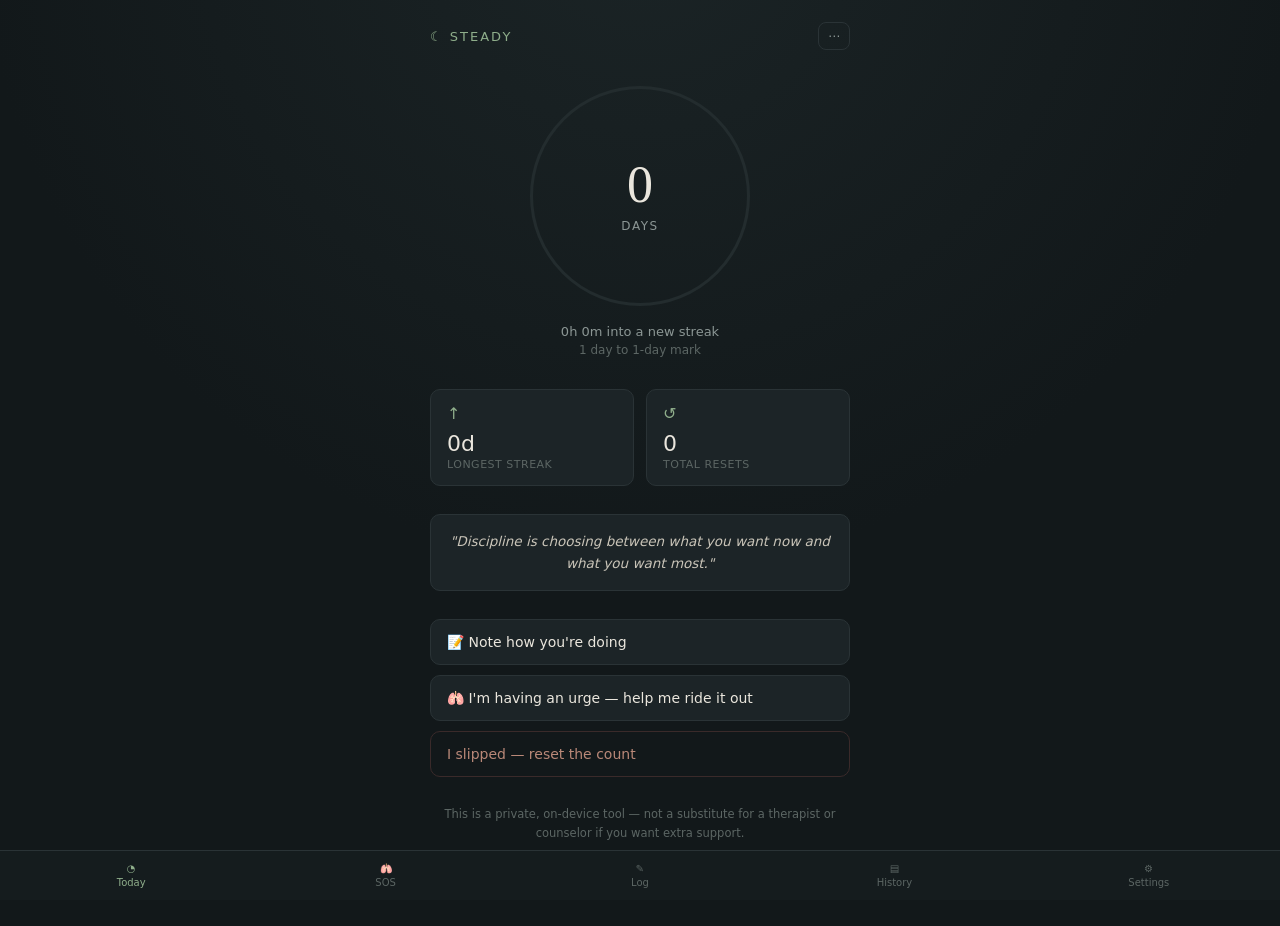
==== index.html @ 2f3837be "Add files via upload" ====
<!DOCTYPE html>
<html lang="en">
<head>
<meta charset="UTF-8">
<meta name="viewport" content="width=device-width, initial-scale=1, viewport-fit=cover, user-scalable=no">
<meta name="theme-color" content="#12181a">
<meta name="mobile-web-app-capable" content="yes">
<meta name="apple-mobile-web-app-capable" content="yes">
<meta name="apple-mobile-web-app-status-bar-style" content="black-translucent">
<title>Steady</title>
<link rel="manifest" href="manifest.json">
<link rel="icon" href="icons/icon-192.png">
<link rel="apple-touch-icon" href="icons/icon-192.png">
<style>
  :root{
    --bg:#12181a; --bg2:#1b2426; --card:#1c2427; --card2:#1c1615;
    --border:#2a3336; --border-warn:#3a2a2a;
    --text:#eae6dd; --muted:#8b9694; --dim:#5c6664;
    --sage:#8fae8b; --rust:#b98878; --gold:#c9a86a;
    --serif: 'Iowan Old Style','Palatino Linotype',Georgia,serif;
    --sans: 'Avenir Next','Segoe UI',system-ui,sans-serif;
  }
  *{box-sizing:border-box; -webkit-tap-highlight-color:transparent;}
  html,body{margin:0;padding:0;background:var(--bg);color:var(--text);font-family:var(--serif);}
  body{padding-bottom:76px; min-height:100vh; background:radial-gradient(circle at 50% -10%, var(--bg2) 0%, var(--bg) 55%);}
  button,input,textarea,select{font-family:inherit;}
  button{cursor:pointer;}
  ::selection{background:#8fae8b55;}
  a{color:var(--sage);}
  .hidden{display:none !important;}
  .wrap{max-width:460px;margin:0 auto;padding:0 20px;}
  header.top{display:flex;align-items:center;justify-content:space-between;padding:22px 20px 0;max-width:460px;margin:0 auto;font-family:var(--sans);}
  header.top .brand{display:flex;align-items:center;gap:8px;font-size:13px;letter-spacing:2px;color:var(--sage);text-transform:uppercase;}
  header.top .lock{background:none;border:1px solid var(--border);border-radius:8px;padding:6px 9px;color:var(--muted);font-size:12px;}

  /* Ring */
  .ring-wrap{display:flex;flex-direction:column;align-items:center;margin-top:36px;}
  .ring{position:relative;width:220px;height:220px;}
  .ring svg{transform:rotate(-90deg);}
  .ring-center{position:absolute;inset:0;display:flex;flex-direction:column;align-items:center;justify-content:center;animation:breathe 4s ease-in-out infinite;}
  .ring-center .num{font-size:52px;line-height:1;color:var(--text);}
  .ring-center .lbl{font-size:12px;color:var(--muted);margin-top:8px;font-family:var(--sans);letter-spacing:1.5px;text-transform:uppercase;}
  @keyframes breathe{0%,100%{opacity:.55}50%{opacity:.9}}
  @media (prefers-reduced-motion: reduce){.ring-center{animation:none;}}
  .sub{margin-top:18px;text-align:center;font-family:var(--sans);}
  .sub .l1{font-size:13px;color:var(--muted);}
  .sub .l2{font-size:12px;color:var(--dim);margin-top:4px;}

  .stats-row{display:flex;gap:12px;margin-top:32px;font-family:var(--sans);}
  .stat-card{flex:1;background:var(--card);border:1px solid var(--border);border-radius:10px;padding:14px 16px;}
  .stat-card .ic{color:var(--sage);}
  .stat-card .val{font-size:22px;margin-top:8px;}
  .stat-card .lbl{font-size:11px;color:var(--dim);margin-top:2px;letter-spacing:.5px;}

  .actions{margin-top:28px;display:flex;flex-direction:column;gap:10px;}
  .btn-card{background:var(--card);border:1px solid var(--border);border-radius:10px;padding:14px 16px;display:flex;align-items:center;gap:10px;color:var(--text);font-family:var(--sans);font-size:14px;text-align:left;}
  .btn-card svg{flex-shrink:0;color:var(--sage);}
  .btn-danger{background:none;border:1px solid var(--border-warn);color:var(--rust);}

  .panel{border:1px solid var(--border-warn);border-radius:10px;padding:16px;background:var(--card2);margin-top:10px;animation:fadeUp .25s ease;}
  .panel p{font-size:13px;color:#c9b8b0;margin:0 0 10px;font-family:var(--sans);line-height:1.5;}
  textarea{width:100%;background:var(--bg);border:1px solid var(--border);border-radius:8px;color:var(--text);font-size:13px;padding:10px;resize:vertical;font-family:var(--sans);}
  .row-btns{display:flex;gap:8px;margin-top:10px;}
  .btn-primary{flex:1;background:var(--sage);border:none;border-radius:8px;padding:11px 0;color:#12181a;font-family:var(--sans);font-size:13px;font-weight:600;}
  .btn-rust{flex:1;background:var(--rust);border:none;border-radius:8px;padding:11px 0;color:#1c1615;font-family:var(--sans);font-size:13px;font-weight:600;}
  .btn-ghost{background:none;border:1px solid #3a3a3a;border-radius:8px;padding:11px 14px;color:var(--muted);font-family:var(--sans);font-size:13px;}
  .btn-primary:disabled{background:var(--border);color:var(--dim);}

  .tags{display:flex;flex-wrap:wrap;gap:8px;margin:10px 0;}
  .tag{border:1px solid var(--border);border-radius:20px;padding:7px 13px;font-size:12.5px;color:var(--muted);font-family:var(--sans);background:var(--bg);}
  .tag.on{border-color:var(--sage);color:var(--sage);background:#8fae8b1a;}

  footer.disclaimer{margin:28px 0 8px;font-size:11.5px;line-height:1.6;color:var(--dim);font-family:var(--sans);text-align:center;}

  h2.page-title{font-size:20px;font-weight:400;margin:30px 0 4px;}
  p.page-sub{font-size:13px;color:var(--muted);font-family:var(--sans);margin-bottom:16px;}

  /* Bottom nav */
  nav.bottom{position:fixed;bottom:0;left:0;right:0;background:#151c1e;border-top:1px solid var(--border);display:flex;justify-content:space-around;padding:8px 4px calc(8px + env(safe-area-inset-bottom));z-index:50;}
  nav.bottom button{background:none;border:none;display:flex;flex-direction:column;align-items:center;gap:3px;color:var(--dim);font-family:var(--sans);font-size:10px;padding:4px 8px;flex:1;}
  nav.bottom button.active{color:var(--sage);}

  /* Calendar */
  .cal-head{display:flex;align-items:center;justify-content:space-between;margin-bottom:14px;}
  .cal-head button{background:none;border:none;color:var(--muted);padding:4px;}
  .cal-head span{font-size:14px;font-family:var(--sans);letter-spacing:.5px;}
  .cal-grid{display:grid;grid-template-columns:repeat(7,1fr);gap:6px;font-family:var(--sans);}
  .cal-dow{font-size:10px;color:var(--dim);text-align:center;}
  .cal-cell{aspect-ratio:1;border-radius:6px;display:flex;align-items:center;justify-content:center;font-size:11px;background:var(--card);color:var(--dim);border:1px solid transparent;}
  .cal-cell.streak{background:#26332c;color:var(--sage);}
  .cal-cell.reset{background:var(--border-warn);color:var(--rust);}
  .cal-cell.note{border-color:#8fae8b55;}

  .entry{background:var(--card);border-radius:10px;padding:14px;margin-bottom:8px;}
  .entry.reset{border:1px solid var(--border-warn);}
  .entry.note{border:1px solid var(--border);}
  .entry .row{display:flex;justify-content:space-between;font-family:var(--sans);}
  .entry .kind{font-size:12px;}
  .entry.reset .kind{color:var(--rust);}
  .entry.note .kind{color:var(--sage);}
  .entry .date{font-size:12px;color:var(--dim);}
  .entry .tagstrip{display:flex;flex-wrap:wrap;gap:6px;margin-top:8px;}
  .entry .tagstrip span{font-size:10.5px;color:var(--muted);border:1px solid var(--border);border-radius:12px;padding:2px 8px;font-family:var(--sans);}
  .entry .txt{font-size:13.5px;color:#c9c4b8;margin-top:8px;line-height:1.5;}
  .entry .del{background:none;border:none;color:var(--dim);font-size:11px;font-family:var(--sans);margin-top:8px;}

  /* SOS breathing */
  .sos-wrap{display:flex;flex-direction:column;align-items:center;margin-top:30px;}
  .breath-circle{width:180px;height:180px;border-radius:50%;background:radial-gradient(circle,#26332c 0%,#1c2427 70%);border:1px solid var(--sage);display:flex;align-items:center;justify-content:center;transition:transform 4s ease-in-out;}
  .breath-circle span{font-family:var(--sans);font-size:14px;color:var(--sage);letter-spacing:1px;}
  .breath-circle.in{transform:scale(1.25);}
  .breath-circle.hold{transform:scale(1.25);}
  .breath-circle.out{transform:scale(0.85);}
  .sos-timer{margin-top:20px;font-family:var(--sans);font-size:13px;color:var(--muted);}
  .quote-box{margin-top:28px;background:var(--card);border:1px solid var(--border);border-radius:10px;padding:16px;font-family:var(--sans);font-size:13.5px;color:#c9c4b8;line-height:1.6;text-align:center;font-style:italic;}

  /* chart */
  .chart-wrap{margin-top:10px;}
  canvas{width:100%;height:140px;}

  .why-box{background:var(--card);border:1px solid var(--border);border-radius:10px;padding:14px;margin-top:10px;}
  .why-box textarea{min-height:90px;}

  .lockscreen{position:fixed;inset:0;background:var(--bg);z-index:200;display:flex;flex-direction:column;align-items:center;justify-content:center;font-family:var(--sans);}
  .lockscreen input{background:var(--card);border:1px solid var(--border);border-radius:10px;color:var(--text);font-size:22px;letter-spacing:8px;text-align:center;padding:12px;width:180px;margin-top:20px;}
  .lockscreen .err{color:var(--rust);font-size:12px;margin-top:10px;height:14px;}

  .toast{position:fixed;top:20px;left:50%;transform:translateX(-50%);background:var(--sage);color:#12181a;padding:12px 20px;border-radius:10px;font-family:var(--sans);font-size:13px;font-weight:600;z-index:300;animation:fadeUp .3s ease;box-shadow:0 8px 24px #0006;}
  @keyframes fadeUp{from{opacity:0;transform:translate(-50%,6px);}to{opacity:1;transform:translate(-50%,0);}}

  .setting-row{display:flex;align-items:center;justify-content:space-between;background:var(--card);border:1px solid var(--border);border-radius:10px;padding:14px 16px;margin-bottom:10px;font-family:var(--sans);font-size:13.5px;}
  .switch{width:40px;height:22px;background:var(--border);border-radius:20px;position:relative;border:none;}
  .switch.on{background:var(--sage);}
  .switch::after{content:'';position:absolute;top:2px;left:2px;width:18px;height:18px;border-radius:50%;background:#eae6dd;transition:left .2s;}
  .switch.on::after{left:20px;}
</style>
</head>
<body>

<div id="lockscreen" class="lockscreen hidden">
  <div style="font-size:13px;letter-spacing:2px;color:var(--sage);font-family:var(--sans);text-transform:uppercase;">Steady</div>
  <input id="pinInput" type="password" inputmode="numeric" maxlength="6" placeholder="••••">
  <div class="err" id="pinErr"></div>
</div>

<div id="toast"></div>

<header class="top">
  <div class="brand">☾ Steady</div>
  <button class="lock" id="lockBtn">⋯</button>
</header>

<!-- TODAY -->
<section id="view-today" class="wrap">
  <div class="ring-wrap">
    <div class="ring">
      <svg width="220" height="220">
        <circle cx="110" cy="110" r="108.5" fill="none" stroke="#232c2e" stroke-width="3"/>
        <circle id="ringProgress" cx="110" cy="110" r="108.5" fill="none" stroke="#8fae8b" stroke-width="3" stroke-linecap="round"/>
      </svg>
      <div class="ring-center">
        <span class="num" id="dayCount">0</span>
        <span class="lbl" id="dayLbl">days</span>
      </div>
    </div>
    <div class="sub">
      <div class="l1" id="sinceLine">since —</div>
      <div class="l2" id="nextMilestone"></div>
    </div>
  </div>

  <div class="stats-row">
    <div class="stat-card"><div class="ic">↑</div><div class="val" id="longestVal">0d</div><div class="lbl">LONGEST STREAK</div></div>
    <div class="stat-card"><div class="ic">↺</div><div class="val" id="resetsVal">0</div><div class="lbl">TOTAL RESETS</div></div>
  </div>

  <div class="quote-box" id="quoteBox"></div>

  <div class="actions">
    <button class="btn-card" onclick="go('log')">📝 Note how you're doing</button>
    <button class="btn-card" onclick="go('sos')">🫁 I'm having an urge — help me ride it out</button>
    <button class="btn-danger btn-card" id="resetToggleBtn" onclick="toggleResetPanel()">I slipped — reset the count</button>
  </div>

  <div id="resetPanel" class="panel hidden">
    <p id="resetPrompt">No judgment here — a reset is just data.</p>
    <div class="tags" id="triggerTags"></div>
    <textarea id="resetNote" rows="3" placeholder="Optional note…"></textarea>
    <div class="row-btns">
      <button class="btn-rust" onclick="confirmReset()">Confirm reset</button>
      <button class="btn-ghost" onclick="toggleResetPanel()">Cancel</button>
    </div>
  </div>

  <footer class="disclaimer">This is a private, on-device tool — not a substitute for a therapist or counselor if you want extra support.</footer>
</section>

<!-- SOS -->
<section id="view-sos" class="wrap hidden">
  <h2 class="page-title">Ride it out</h2>
  <p class="page-sub">Urges peak and pass, usually within a few minutes. Breathe with the circle.</p>
  <div class="sos-wrap">
    <div class="breath-circle" id="breathCircle"><span id="breathLabel">tap to begin</span></div>
    <div class="sos-timer" id="sosTimer">0:00 elapsed</div>
    <div class="row-btns" style="margin-top:20px;width:220px;">
      <button class="btn-primary" id="sosToggle" onclick="toggleBreathing()">Start</button>
    </div>
  </div>
  <div class="why-box" id="sosWhyBox" style="margin-top:28px;"></div>
</section>

<!-- LOG (journal + trigger picker) -->
<section id="view-log" class="wrap hidden">
  <h2 class="page-title">How's it going right now</h2>
  <p class="page-sub" id="logPrompt"></p>
  <div class="tags" id="logTriggerTags"></div>
  <textarea id="logNote" rows="7" placeholder="Write freely — this stays on this device."></textarea>
  <div class="row-btns">
    <button class="btn-primary" id="saveNoteBtn" onclick="saveNote()">Save note</button>
    <button class="btn-ghost" onclick="go('today')">✕</button>
  </div>
</section>

<!-- HISTORY -->
<section id="view-history" class="wrap hidden">
  <h2 class="page-title">History</h2>
  <div class="cal-head">
    <button onclick="shiftMonth(-1)">‹</button>
    <span id="calLabel"></span>
    <button onclick="shiftMonth(1)">›</button>
  </div>
  <div class="cal-grid" id="calGrid"></div>

  <h2 class="page-title" style="font-size:15px;color:var(--muted);margin-top:28px;">COMMON TRIGGERS</h2>
  <div class="chart-wrap"><canvas id="triggerChart"></canvas></div>

  <h2 class="page-title" style="font-size:15px;color:var(--muted);">ENTRIES</h2>
  <div id="entryList"></div>
</section>

<!-- SETTINGS / WHY -->
<section id="view-settings" class="wrap hidden">
  <h2 class="page-title">My why</h2>
  <p class="page-sub">Write down your reasons. Reread them when it's hard.</p>
  <div class="why-box"><textarea id="whyText" rows="5" placeholder="Why does this matter to you?"></textarea></div>

  <h2 class="page-title">Settings</h2>
  <div class="setting-row">
    <span>Daily check-in reminder</span>
    <button class="switch" id="reminderSwitch" onclick="toggleReminder()"></button>
  </div>
  <div class="setting-row">
    <span>App lock (PIN)</span>
    <button class="switch" id="pinSwitch" onclick="togglePinSetting()"></button>
  </div>
  <div class="setting-row" style="cursor:pointer;" onclick="exportData()">
    <span>Export backup (.json)</span><span>↓</span>
  </div>
  <div class="setting-row" style="cursor:pointer;" onclick="document.getElementById('importFile').click()">
    <span>Import backup</span><span>↑</span>
  </div>
  <input type="file" id="importFile" accept="application/json" class="hidden" onchange="importData(event)">
  <div class="setting-row" style="cursor:pointer;border-color:var(--border-warn);" onclick="wipeData()">
    <span style="color:var(--rust);">Erase all data</span><span>⚠</span>
  </div>
</section>

<nav class="bottom">
  <button data-v="today" onclick="go('today')">◔<div>Today</div></button>
  <button data-v="sos" onclick="go('sos')">🫁<div>SOS</div></button>
  <button data-v="log" onclick="go('log')">✎<div>Log</div></button>
  <button data-v="history" onclick="go('history')">▤<div>History</div></button>
  <button data-v="settings" onclick="go('settings')">⚙<div>Settings</div></button>
</nav>

<script>
const DAY = 86400000;
const MILESTONES = [1,3,7,14,21,30,60,90,180,365];
const TRIGGERS = ["Boredom","Stress","Loneliness","Phone in bed","Late night","After scrolling","Anxiety","Habit/autopilot","Tiredness"];
const PROMPTS = [
  "What were you feeling right before?",
  "Where were you, and what had you just been doing?",
  "What did you actually need in that moment?",
  "What would tomorrow-you want you to remember?"
];
const QUOTES = [
  "Discipline is choosing between what you want now and what you want most.",
  "Every streak starts at zero. You're already moving.",
  "The urge is a wave — it rises, peaks, and passes whether you act or not.",
  "You don't have to win the whole day. Just this next ten minutes.",
  "Progress isn't a straight line. A reset is data, not a verdict.",
  "The version of you a year from now is built in moments exactly like this one."
];

let state = {
  startDate: Date.now(),
  history: [],
  longest: 0,
  why: "",
  reminderOn: false,
  pin: null
};
let selectedTriggers = [];
let selectedLogTriggers = [];
let monthCursor = new Date(); monthCursor.setDate(1);
let currentView = 'today';
let breathing = false, breathTimer = null, breathStart = null, breathPhaseTimer = null;

function load(){
  try{
    const raw = localStorage.getItem('steady-state');
    if(raw) state = Object.assign(state, JSON.parse(raw));
  }catch(e){}
}
function save(){
  try{ localStorage.setItem('steady-state', JSON.stringify(state)); }catch(e){}
}

function todayKey(ts){ const d=new Date(ts); d.setHours(0,0,0,0); return d.toISOString().slice(0,10); }
function fmtLong(ts){ return new Date(ts).toLocaleDateString(undefined,{weekday:'long',month:'long',day:'numeric'}); }

function streakDays(){ return Math.floor((Date.now()-state.startDate)/DAY); }
function nextMilestone(d){ return MILESTONES.find(m=>m>d) ?? null; }
function prevMilestone(d){ const arr=[...MILESTONES].reverse(); return arr.find(m=>m<=d) ?? 0; }

function toast(msg){
  const t=document.getElementById('toast');
  t.textContent=msg;
  t.style.display='block';
  clearTimeout(t._timer);
  t._timer=setTimeout(()=>{t.style.display='none';},2600);
}

function renderToday(){
  const d = streakDays();
  document.getElementById('dayCount').textContent = d;
  document.getElementById('dayLbl').textContent = d===1?'day':'days';
  document.getElementById('sinceLine').textContent = d===0
    ? hoursMinsSince()
    : 'since ' + fmtLong(state.startDate);
  const nm = nextMilestone(d);
  document.getElementById('nextMilestone').textContent = nm ? `${nm-d} day${nm-d===1?'':'s'} to ${nm}-day mark` : 'Beyond tracked milestones — incredible';

  const pm = prevMilestone(d);
  const progress = nm ? (d-pm)/(nm-pm) : 1;
  const r=108.5, c=2*Math.PI*r;
  const ring=document.getElementById('ringProgress');
  ring.setAttribute('stroke-dasharray', c);
  ring.setAttribute('stroke-dashoffset', c*(1-Math.min(progress,1)));

  if(d > state.longest){ state.longest = d; save(); }
  document.getElementById('longestVal').textContent = state.longest + 'd';
  document.getElementById('resetsVal').textContent = state.history.filter(h=>h.type==='reset').length;

  document.getElementById('quoteBox').textContent = '"' + QUOTES[new Date().getDate() % QUOTES.length] + '"';
}
function hoursMinsSince(){
  const el = Date.now()-state.startDate;
  const h = Math.floor((el%DAY)/3600000), m = Math.floor((el%3600000)/60000);
  return `${h}h ${m}m into a new streak`;
}

function buildTags(container, selArrRef, onToggle){
  container.innerHTML='';
  TRIGGERS.forEach(t=>{
    const el=document.createElement('button');
    el.className='tag'+(onToggle.sel.includes(t)?' on':'');
    el.textContent=t;
    el.onclick=()=>{
      const i=onToggle.sel.indexOf(t);
      if(i>-1) onToggle.sel.splice(i,1); else onToggle.sel.push(t);
      buildTags(container, selArrRef, onToggle);
    };
    container.appendChild(el);
  });
}

function toggleResetPanel(){
  const p=document.getElementById('resetPanel');
  p.classList.toggle('hidden');
  if(!p.classList.contains('hidden')){
    document.getElementById('resetPrompt').textContent = "No judgment here — a reset is just data. " + PROMPTS[Math.floor(Math.random()*PROMPTS.length)];
    selectedTriggers=[];
    buildTags(document.getElementById('triggerTags'), selectedTriggers, {sel:selectedTriggers});
  }
}

function confirmReset(){
  const note = document.getElementById('resetNote').value.trim();
  state.history.unshift({date:Date.now(), type:'reset', text:note, triggers:[...selectedTriggers], streakLength:streakDays()});
  state.startDate = Date.now();
  save();
  document.getElementById('resetNote').value='';
  toggleResetPanel();
  renderToday();
  toast('Logged. Fresh count started — you\'ve got this.');
}

function saveNote(){
  const txt=document.getElementById('logNote').value.trim();
  if(!txt) return;
  state.history.unshift({date:Date.now(), type:'note', text:txt, triggers:[...selectedLogTriggers], streakLength:streakDays()});
  save();
  document.getElementById('logNote').value='';
  selectedLogTriggers.length=0;
  buildTags(document.getElementById('logTriggerTags'), selectedLogTriggers, {sel:selectedLogTriggers});
  toast('Note saved.');
  go('today');
}

function checkMilestone(){
  const d=streakDays();
  if(MILESTONES.includes(d)){
    const key='milestone-'+d+'-'+todayKey(state.startDate);
    if(sessionStorage.getItem(key)) return;
    sessionStorage.setItem(key,'1');
    toast(`🎉 ${d}-day milestone reached`);
  }
}

/* ---- History / calendar ---- */
function renderCalendar(){
  const y=monthCursor.getFullYear(), m=monthCursor.getMonth();
  document.getElementById('calLabel').textContent = monthCursor.toLocaleDateString(undefined,{month:'long',year:'numeric'});
  const grid=document.getElementById('calGrid');
  grid.innerHTML='';
  ['S','M','T','W','T','F','S'].forEach(d=>{
    const e=document.createElement('div'); e.className='cal-dow'; e.textContent=d; grid.appendChild(e);
  });
  const first=new Date(y,m,1), startWd=first.getDay(), daysIn=new Date(y,m+1,0).getDate();
  const resetDays=new Set(state.history.filter(h=>h.type==='reset').map(h=>todayKey(h.date)));
  const noteDays=new Set(state.history.filter(h=>h.type==='note').map(h=>todayKey(h.date)));
  const streakStartKey=todayKey(state.startDate);
  for(let i=0;i<startWd;i++){ grid.appendChild(document.createElement('div')); }
  for(let d=1; d<=daysIn; d++){
    const dt=new Date(y,m,d); const key=todayKey(dt.getTime());
    const cell=document.createElement('div');
    let cls='cal-cell';
    if(resetDays.has(key)) cls+=' reset';
    else if(key>=streakStartKey && dt<=new Date()) cls+=' streak';
    if(noteDays.has(key) && !resetDays.has(key)) cls+=' note';
    cell.className=cls;
    cell.textContent=d;
    grid.appendChild(cell);
  }
}
function shiftMonth(n){ monthCursor=new Date(monthCursor.getFullYear(), monthCursor.getMonth()+n, 1); renderCalendar(); }

function renderEntries(){
  const list=document.getElementById('entryList');
  list.innerHTML='';
  if(state.history.length===0){
    list.innerHTML='<p style="font-size:13px;color:var(--dim);font-family:var(--sans);">Nothing logged yet.</p>';
    return;
  }
  state.history.forEach((h,idx)=>{
    const el=document.createElement('div');
    el.className='entry '+h.type;
    let tagsHtml = (h.triggers&&h.triggers.length) ? `<div class="tagstrip">${h.triggers.map(t=>`<span>${t}</span>`).join('')}</div>` : '';
    el.innerHTML = `
      <div class="row">
        <span class="kind">${h.type==='reset' ? `Reset · ${h.streakLength}d streak ended` : 'Note'}</span>
        <span class="date">${fmtLong(h.date)}</span>
      </div>
      ${tagsHtml}
      ${h.text?`<div class="txt">${escapeHtml(h.text)}</div>`:''}
      <button class="del" onclick="deleteEntry(${idx})">delete</button>
    `;
    list.appendChild(el);
  });
}
function deleteEntry(i){ state.history.splice(i,1); save(); renderHistoryView(); }
function escapeHtml(s){ const d=document.createElement('div'); d.textContent=s; return d.innerHTML; }

function renderTriggerChart(){
  const counts={};
  state.history.forEach(h=>{ (h.triggers||[]).forEach(t=>{ counts[t]=(counts[t]||0)+1; }); });
  const canvas=document.getElementById('triggerChart');
  const ctx=canvas.getContext('2d');
  const dpr=window.devicePixelRatio||1;
  const w=canvas.clientWidth||320, hgt=140;
  canvas.width=w*dpr; canvas.height=hgt*dpr;
  ctx.setTransform(dpr,0,0,dpr,0,0);
  ctx.clearRect(0,0,w,hgt);
  const entries=Object.entries(counts).sort((a,b)=>b[1]-a[1]).slice(0,6);
  if(entries.length===0){
    ctx.fillStyle='#5c6664'; ctx.font='12px sans-serif';
    ctx.fillText('No trigger data yet.', 4, 20);
    return;
  }
  const max=Math.max(...entries.map(e=>e[1]));
  const barH=16, gap=8, top=6;
  entries.forEach(([name,count],i)=>{
    const y=top+i*(barH+gap);
    const barW=(count/max)*(w-90);
    ctx.fillStyle='#232c2e';
    ctx.fillRect(90,y,w-90,barH);
    ctx.fillStyle='#8fae8b';
    ctx.fillRect(90,y,barW,barH);
    ctx.fillStyle='#8b9694'; ctx.font='11px sans-serif'; ctx.textAlign='right';
    ctx.fillText(name, 84, y+barH-4);
    ctx.fillStyle='#eae6dd'; ctx.textAlign='left';
    ctx.fillText(count, 90+barW+6, y+barH-4);
  });
}

function renderHistoryView(){ renderCalendar(); renderEntries(); renderTriggerChart(); }

/* ---- SOS breathing ---- */
function toggleBreathing(){
  breathing = !breathing;
  const btn=document.getElementById('sosToggle');
  if(breathing){
    btn.textContent='Stop';
    breathStart=Date.now();
    runBreathCycle();
    breathTimer=setInterval(()=>{
      const s=Math.floor((Date.now()-breathStart)/1000);
      document.getElementById('sosTimer').textContent = `${Math.floor(s/60)}:${String(s%60).padStart(2,'0')} elapsed`;
    },1000);
  } else {
    btn.textContent='Start';
    clearInterval(breathTimer); clearTimeout(breathPhaseTimer);
    const circle=document.getElementById('breathCircle');
    circle.className='breath-circle';
    document.getElementById('breathLabel').textContent='tap to begin';
  }
}
function runBreathCycle(){
  const circle=document.getElementById('breathCircle');
  const label=document.getElementById('breathLabel');
  const phases=[ ['in','Breathe in',4000], ['hold','Hold',7000], ['out','Breathe out',8000] ];
  let i=0;
  function step(){
    if(!breathing) return;
    const [cls,text,dur]=phases[i%phases.length];
    circle.className='breath-circle '+cls;
    label.textContent=text;
    i++;
    breathPhaseTimer=setTimeout(step,dur);
  }
  step();
}

/* ---- Navigation ---- */
function go(view){
  currentView=view;
  ['today','sos','log','history','settings'].forEach(v=>{
    document.getElementById('view-'+v).classList.toggle('hidden', v!==view);
  });
  document.querySelectorAll('nav.bottom button').forEach(b=>{
    b.classList.toggle('active', b.dataset.v===view);
  });
  if(view==='today') renderToday();
  if(view==='history') renderHistoryView();
  if(view==='log'){
    document.getElementById('logPrompt').textContent = PROMPTS[Math.floor(Math.random()*PROMPTS.length)];
    selectedLogTriggers.length=0;
    buildTags(document.getElementById('logTriggerTags'), selectedLogTriggers, {sel:selectedLogTriggers});
  }
  if(view==='sos'){
    document.getElementById('sosWhyBox').innerHTML = state.why
      ? `<div style="font-family:var(--sans);font-size:12px;color:var(--dim);margin-bottom:6px;letter-spacing:.5px;">YOUR WHY</div><div style="font-family:var(--sans);font-size:13.5px;color:#c9c4b8;line-height:1.5;">${escapeHtml(state.why)}</div>`
      : `<div style="font-family:var(--sans);font-size:13px;color:var(--dim);">Add "your why" in Settings — it'll show up here when you need it.</div>`;
  }
  if(view==='settings'){
    document.getElementById('whyText').value = state.why || '';
    document.getElementById('reminderSwitch').classList.toggle('on', !!state.reminderOn);
    document.getElementById('pinSwitch').classList.toggle('on', !!state.pin);
  }
}

/* ---- Settings actions ---- */
document.getElementById('whyText')?.addEventListener('blur', e=>{ state.why=e.target.value; save(); });

function toggleReminder(){
  if(!state.reminderOn){
    if(!('Notification' in window)){ toast('Notifications not supported here.'); return; }
    Notification.requestPermission().then(perm=>{
      if(perm==='granted'){
        state.reminderOn=true; save();
        document.getElementById('reminderSwitch').classList.add('on');
        scheduleReminder();
        toast('Daily reminder on — works while the app is open.');
      } else {
        toast('Permission denied.');
      }
    });
  } else {
    state.reminderOn=false; save();
    document.getElementById('reminderSwitch').classList.remove('on');
  }
}
function scheduleReminder(){
  if(!state.reminderOn) return;
  // Best-effort: only fires while app/tab is alive, since background push needs a server.
  setTimeout(()=>{
    if(state.reminderOn && Notification.permission==='granted'){
      new Notification('Steady', {body:'Quick check-in — how are you doing today?', icon:'icons/icon-192.png'});
    }
    scheduleReminder();
  }, 24*60*60*1000);
}

function togglePinSetting(){
  if(!state.pin){
    const p=prompt('Set a 4-6 digit PIN:');
    if(p && /^\d{4,6}$/.test(p)){ state.pin=p; save(); document.getElementById('pinSwitch').classList.add('on'); toast('PIN set.'); }
    else if(p) toast('PIN must be 4-6 digits.');
  } else {
    const p=prompt('Enter current PIN to remove it:');
    if(p===state.pin){ state.pin=null; save(); document.getElementById('pinSwitch').classList.remove('on'); toast('PIN removed.'); }
    else if(p) toast('Incorrect PIN.');
  }
}

function exportData(){
  const blob=new Blob([JSON.stringify(state,null,2)], {type:'application/json'});
  const url=URL.createObjectURL(blob);
  const a=document.createElement('a');
  a.href=url; a.download='steady-backup-'+todayKey(Date.now())+'.json';
  document.body.appendChild(a); a.click(); a.remove();
  URL.revokeObjectURL(url);
  toast('Backup downloaded.');
}
function importData(ev){
  const file=ev.target.files[0]; if(!file) return;
  const reader=new FileReader();
  reader.onload=e=>{
    try{
      const data=JSON.parse(e.target.result);
      if(typeof data.startDate!=='number' || !Array.isArray(data.history)) throw new Error('bad format');
      state=Object.assign(state,data);
      save();
      toast('Backup restored.');
      go('today');
    }catch(err){ toast('Could not read that file.'); }
  };
  reader.readAsText(file);
  ev.target.value='';
}
function wipeData(){
  if(!confirm('Erase all Steady data on this device? This cannot be undone.')) return;
  localStorage.removeItem('steady-state');
  state={startDate:Date.now(), history:[], longest:0, why:'', reminderOn:false, pin:null};
  save();
  toast('All data erased.');
  go('today');
}

/* ---- Lock screen ---- */
function checkLock(){
  if(state.pin){
    document.getElementById('lockscreen').classList.remove('hidden');
    const input=document.getElementById('pinInput');
    input.value=''; input.focus();
    input.oninput=()=>{
      if(input.value.length>=4){
        if(input.value===state.pin){
          document.getElementById('lockscreen').classList.add('hidden');
        } else if(input.value.length>=state.pin.length){
          document.getElementById('pinErr').textContent='Incorrect PIN';
          input.value='';
        }
      }
    };
  }
}
document.getElementById('lockBtn').onclick=()=>{ if(state.pin) checkLock(); else go('settings'); };

/* ---- Init ---- */
function init(){
  load();
  buildTags(document.getElementById('triggerTags'), selectedTriggers, {sel:selectedTriggers});
  buildTags(document.getElementById('logTriggerTags'), selectedLogTriggers, {sel:selectedLogTriggers});
  go('today');
  checkMilestone();
  checkLock();
  if(state.reminderOn) scheduleReminder();
  setInterval(()=>{ if(currentView==='today') renderToday(); }, 60000);
}
init();

if('serviceWorker' in navigator){
  window.addEventListener('load',()=>{ navigator.serviceWorker.register('sw.js').catch(()=>{}); });
}
</script>
</body>
</html>
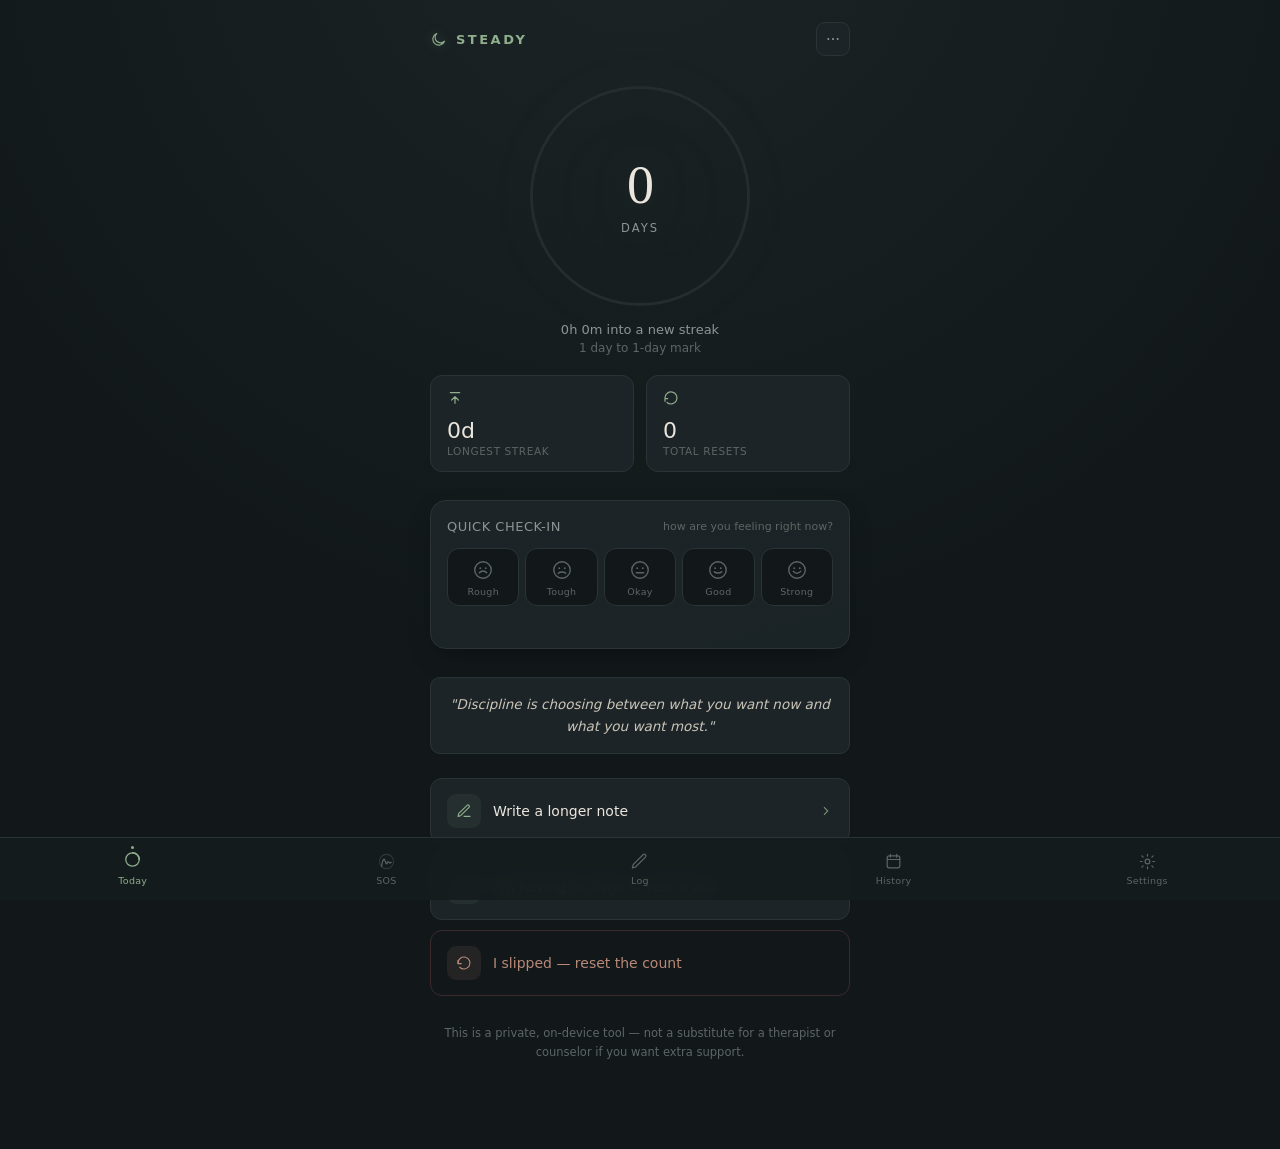
==== commit d443ba87: "Add files via upload" ====
--- a/index.html
+++ b/index.html
@@ -22,40 +22,72 @@
   }
   *{box-sizing:border-box; -webkit-tap-highlight-color:transparent;}
   html,body{margin:0;padding:0;background:var(--bg);color:var(--text);font-family:var(--serif);}
-  body{padding-bottom:76px; min-height:100vh; background:radial-gradient(circle at 50% -10%, var(--bg2) 0%, var(--bg) 55%);}
+  body{padding-bottom:80px; min-height:100vh; background:radial-gradient(circle at 50% -10%, var(--bg2) 0%, var(--bg) 55%); overflow-x:hidden;}
   button,input,textarea,select{font-family:inherit;}
   button{cursor:pointer;}
+  button svg{display:block;}
+  button:active{transform:scale(0.96);}
   ::selection{background:#8fae8b55;}
   a{color:var(--sage);}
   .hidden{display:none !important;}
   .wrap{max-width:460px;margin:0 auto;padding:0 20px;}
   header.top{display:flex;align-items:center;justify-content:space-between;padding:22px 20px 0;max-width:460px;margin:0 auto;font-family:var(--sans);}
-  header.top .brand{display:flex;align-items:center;gap:8px;font-size:13px;letter-spacing:2px;color:var(--sage);text-transform:uppercase;}
-  header.top .lock{background:none;border:1px solid var(--border);border-radius:8px;padding:6px 9px;color:var(--muted);font-size:12px;}
+  header.top .brand{display:flex;align-items:center;gap:9px;font-size:13px;letter-spacing:2.5px;color:var(--sage);text-transform:uppercase;font-weight:600;}
+  header.top .brand svg{filter:drop-shadow(0 0 6px #8fae8b55);}
+  header.top .lock{background:var(--card);border:1px solid var(--border);border-radius:9px;padding:8px;color:var(--muted);display:flex;align-items:center;justify-content:center;transition:border-color .2s,color .2s;}
+  header.top .lock:active{border-color:var(--sage);color:var(--sage);}
+
+  /* View transitions */
+  section.wrap{animation:viewIn .38s cubic-bezier(.22,1,.36,1);}
+  @keyframes viewIn{from{opacity:0;transform:translateY(10px);}to{opacity:1;transform:translateY(0);}}
+  @media (prefers-reduced-motion: reduce){ section.wrap{animation:none;} }
+
+  /* Check-in row */
+  .checkin-card{margin-top:28px;background:linear-gradient(165deg,var(--card) 0%,#1a2325 100%);border:1px solid var(--border);border-radius:16px;padding:18px 16px 16px;box-shadow:0 10px 30px -14px #000a;}
+  .checkin-head{display:flex;align-items:center;justify-content:space-between;font-family:var(--sans);margin-bottom:14px;}
+  .checkin-head .t{font-size:13px;letter-spacing:.5px;color:var(--muted);}
+  .checkin-head .streak-note{font-size:11px;color:var(--dim);}
+  .mood-row{display:flex;justify-content:space-between;gap:6px;}
+  .mood-btn{flex:1;background:var(--bg);border:1px solid var(--border);border-radius:12px;padding:10px 0 8px;display:flex;flex-direction:column;align-items:center;gap:5px;color:var(--dim);transition:border-color .2s,color .2s,background .2s,transform .15s;position:relative;overflow:visible;}
+  .mood-btn svg{width:22px;height:22px;transition:transform .3s cubic-bezier(.34,1.56,.64,1);}
+  .mood-btn .lbl{font-size:9.5px;letter-spacing:.3px;font-family:var(--sans);}
+  .mood-btn:active svg{transform:scale(1.3);}
+  .mood-btn.today-pick{border-color:var(--sage);color:var(--sage);background:#8fae8b14;}
+  .mood-btn.today-pick svg{transform:scale(1.15);}
+  .mood-btn.pop::after{content:'';position:absolute;inset:-4px;border-radius:14px;border:1.5px solid var(--sage);animation:popRing .5s ease-out forwards;}
+  @keyframes popRing{from{opacity:.9;transform:scale(0.85);}to{opacity:0;transform:scale(1.25);}}
+  .checkin-confirm{font-family:var(--sans);font-size:11.5px;color:var(--sage);text-align:center;margin-top:12px;height:14px;opacity:0;transition:opacity .3s;}
+  .checkin-confirm.show{opacity:1;}
 
   /* Ring */
-  .ring-wrap{display:flex;flex-direction:column;align-items:center;margin-top:36px;}
-  .ring{position:relative;width:220px;height:220px;}
+  .ring-wrap{display:flex;flex-direction:column;align-items:center;margin-top:30px;}
+  .ring{position:relative;width:220px;height:220px;filter:drop-shadow(0 0 22px #8fae8b22);}
   .ring svg{transform:rotate(-90deg);}
+  #ringProgress{transition:stroke-dashoffset 1s cubic-bezier(.22,1,.36,1);}
   .ring-center{position:absolute;inset:0;display:flex;flex-direction:column;align-items:center;justify-content:center;animation:breathe 4s ease-in-out infinite;}
-  .ring-center .num{font-size:52px;line-height:1;color:var(--text);}
-  .ring-center .lbl{font-size:12px;color:var(--muted);margin-top:8px;font-family:var(--sans);letter-spacing:1.5px;text-transform:uppercase;}
-  @keyframes breathe{0%,100%{opacity:.55}50%{opacity:.9}}
+  .ring-center .num{font-size:54px;line-height:1;color:var(--text);font-variant-numeric:tabular-nums;letter-spacing:-1px;}
+  .ring-center .lbl{font-size:11.5px;color:var(--muted);margin-top:9px;font-family:var(--sans);letter-spacing:2px;text-transform:uppercase;}
+  @keyframes breathe{0%,100%{opacity:.6}50%{opacity:.95}}
   @media (prefers-reduced-motion: reduce){.ring-center{animation:none;}}
-  .sub{margin-top:18px;text-align:center;font-family:var(--sans);}
+  .sub{margin-top:16px;text-align:center;font-family:var(--sans);}
   .sub .l1{font-size:13px;color:var(--muted);}
   .sub .l2{font-size:12px;color:var(--dim);margin-top:4px;}
 
-  .stats-row{display:flex;gap:12px;margin-top:32px;font-family:var(--sans);}
-  .stat-card{flex:1;background:var(--card);border:1px solid var(--border);border-radius:10px;padding:14px 16px;}
-  .stat-card .ic{color:var(--sage);}
-  .stat-card .val{font-size:22px;margin-top:8px;}
-  .stat-card .lbl{font-size:11px;color:var(--dim);margin-top:2px;letter-spacing:.5px;}
-
-  .actions{margin-top:28px;display:flex;flex-direction:column;gap:10px;}
-  .btn-card{background:var(--card);border:1px solid var(--border);border-radius:10px;padding:14px 16px;display:flex;align-items:center;gap:10px;color:var(--text);font-family:var(--sans);font-size:14px;text-align:left;}
+  .stats-row{display:flex;gap:12px;margin-top:20px;font-family:var(--sans);}
+  .stat-card{flex:1;background:var(--card);border:1px solid var(--border);border-radius:12px;padding:14px 16px;transition:border-color .2s;}
+  .stat-card .ic{color:var(--sage);width:16px;height:16px;}
+  .stat-card .val{font-size:22px;margin-top:8px;font-variant-numeric:tabular-nums;}
+  .stat-card .lbl{font-size:10.5px;color:var(--dim);margin-top:2px;letter-spacing:.6px;}
+
+  .actions{margin-top:24px;display:flex;flex-direction:column;gap:10px;}
+  .btn-card{background:var(--card);border:1px solid var(--border);border-radius:12px;padding:15px 16px;display:flex;align-items:center;gap:12px;color:var(--text);font-family:var(--sans);font-size:14px;text-align:left;transition:border-color .2s,background .2s,transform .15s;}
+  .btn-card:active{transform:scale(.985);background:#20292b;}
+  .btn-card .ic-wrap{width:34px;height:34px;border-radius:9px;background:#8fae8b14;display:flex;align-items:center;justify-content:center;flex-shrink:0;}
   .btn-card svg{flex-shrink:0;color:var(--sage);}
   .btn-danger{background:none;border:1px solid var(--border-warn);color:var(--rust);}
+  .btn-danger .ic-wrap{background:#b988781a;}
+  .btn-danger svg{color:var(--rust);}
+  .chevron{margin-left:auto;color:var(--dim);}
 
   .panel{border:1px solid var(--border-warn);border-radius:10px;padding:16px;background:var(--card2);margin-top:10px;animation:fadeUp .25s ease;}
   .panel p{font-size:13px;color:#c9b8b0;margin:0 0 10px;font-family:var(--sans);line-height:1.5;}
@@ -76,9 +108,16 @@
   p.page-sub{font-size:13px;color:var(--muted);font-family:var(--sans);margin-bottom:16px;}
 
   /* Bottom nav */
-  nav.bottom{position:fixed;bottom:0;left:0;right:0;background:#151c1e;border-top:1px solid var(--border);display:flex;justify-content:space-around;padding:8px 4px calc(8px + env(safe-area-inset-bottom));z-index:50;}
-  nav.bottom button{background:none;border:none;display:flex;flex-direction:column;align-items:center;gap:3px;color:var(--dim);font-family:var(--sans);font-size:10px;padding:4px 8px;flex:1;}
+  nav.bottom{position:fixed;bottom:0;left:0;right:0;background:#151c1eee;backdrop-filter:blur(14px);-webkit-backdrop-filter:blur(14px);border-top:1px solid var(--border);display:flex;justify-content:space-around;padding:9px 6px calc(9px + env(safe-area-inset-bottom));z-index:50;}
+  nav.bottom button{background:none;border:none;display:flex;flex-direction:column;align-items:center;gap:4px;color:var(--dim);font-family:var(--sans);font-size:9.5px;padding:5px 6px;flex:1;letter-spacing:.3px;transition:color .25s;position:relative;}
+  nav.bottom button svg{transition:transform .3s cubic-bezier(.34,1.56,.64,1),color .25s;}
   nav.bottom button.active{color:var(--sage);}
+  nav.bottom button.active svg{transform:translateY(-2px);}
+  nav.bottom button .dot{position:absolute;top:-1px;width:3px;height:3px;border-radius:50%;background:var(--sage);opacity:0;transition:opacity .25s;}
+  nav.bottom button.active .dot{opacity:1;}
+
+  /* Confetti */
+  #confettiCanvas{position:fixed;inset:0;pointer-events:none;z-index:250;}
 
   /* Calendar */
   .cal-head{display:flex;align-items:center;justify-content:space-between;margin-bottom:14px;}
@@ -90,14 +129,17 @@
   .cal-cell.streak{background:#26332c;color:var(--sage);}
   .cal-cell.reset{background:var(--border-warn);color:var(--rust);}
   .cal-cell.note{border-color:#8fae8b55;}
+  .cal-cell.checkin{border-color:#c9a86a88;}
 
   .entry{background:var(--card);border-radius:10px;padding:14px;margin-bottom:8px;}
   .entry.reset{border:1px solid var(--border-warn);}
   .entry.note{border:1px solid var(--border);}
+  .entry.checkin{border:1px solid #3a3226;}
   .entry .row{display:flex;justify-content:space-between;font-family:var(--sans);}
   .entry .kind{font-size:12px;}
   .entry.reset .kind{color:var(--rust);}
   .entry.note .kind{color:var(--sage);}
+  .entry.checkin .kind{color:var(--gold);}
   .entry .date{font-size:12px;color:var(--dim);}
   .entry .tagstrip{display:flex;flex-wrap:wrap;gap:6px;margin-top:8px;}
   .entry .tagstrip span{font-size:10.5px;color:var(--muted);border:1px solid var(--border);border-radius:12px;padding:2px 8px;font-family:var(--sans);}
@@ -125,7 +167,8 @@
   .lockscreen input{background:var(--card);border:1px solid var(--border);border-radius:10px;color:var(--text);font-size:22px;letter-spacing:8px;text-align:center;padding:12px;width:180px;margin-top:20px;}
   .lockscreen .err{color:var(--rust);font-size:12px;margin-top:10px;height:14px;}
 
-  .toast{position:fixed;top:20px;left:50%;transform:translateX(-50%);background:var(--sage);color:#12181a;padding:12px 20px;border-radius:10px;font-family:var(--sans);font-size:13px;font-weight:600;z-index:300;animation:fadeUp .3s ease;box-shadow:0 8px 24px #0006;}
+  .toast{position:fixed;top:max(20px,env(safe-area-inset-top));left:50%;transform:translateX(-50%);background:var(--sage);color:#12181a;padding:13px 22px;border-radius:12px;font-family:var(--sans);font-size:13px;font-weight:600;z-index:300;animation:toastIn .45s cubic-bezier(.34,1.56,.64,1);box-shadow:0 12px 30px -8px #000a;display:flex;align-items:center;gap:8px;}
+  @keyframes toastIn{from{opacity:0;transform:translate(-50%,-14px) scale(.92);}to{opacity:1;transform:translate(-50%,0) scale(1);}}
   @keyframes fadeUp{from{opacity:0;transform:translate(-50%,6px);}to{opacity:1;transform:translate(-50%,0);}}
 
   .setting-row{display:flex;align-items:center;justify-content:space-between;background:var(--card);border:1px solid var(--border);border-radius:10px;padding:14px 16px;margin-bottom:10px;font-family:var(--sans);font-size:13.5px;}
@@ -143,11 +186,17 @@
   <div class="err" id="pinErr"></div>
 </div>
 
+<canvas id="confettiCanvas" class="hidden"></canvas>
 <div id="toast"></div>
 
 <header class="top">
-  <div class="brand">☾ Steady</div>
-  <button class="lock" id="lockBtn">⋯</button>
+  <div class="brand">
+    <svg width="17" height="17" viewBox="0 0 24 24" fill="none"><path d="M20.5 14.5A8.5 8.5 0 1 1 9.5 3.5a7 7 0 0 0 11 11Z" stroke="#8fae8b" stroke-width="1.6" stroke-linejoin="round"/></svg>
+    Steady
+  </div>
+  <button class="lock" id="lockBtn" aria-label="Menu">
+    <svg width="16" height="16" viewBox="0 0 24 24" fill="none"><circle cx="5" cy="12" r="1.6" fill="currentColor"/><circle cx="12" cy="12" r="1.6" fill="currentColor"/><circle cx="19" cy="12" r="1.6" fill="currentColor"/></svg>
+  </button>
 </header>
 
 <!-- TODAY -->
@@ -170,16 +219,42 @@
   </div>
 
   <div class="stats-row">
-    <div class="stat-card"><div class="ic">↑</div><div class="val" id="longestVal">0d</div><div class="lbl">LONGEST STREAK</div></div>
-    <div class="stat-card"><div class="ic">↺</div><div class="val" id="resetsVal">0</div><div class="lbl">TOTAL RESETS</div></div>
+    <div class="stat-card">
+      <svg class="ic" viewBox="0 0 24 24" fill="none"><path d="M12 20V10M12 10l5 5M12 10l-5 5" stroke="currentColor" stroke-width="1.8" stroke-linecap="round" stroke-linejoin="round"/><path d="M5 4h14" stroke="currentColor" stroke-width="1.8" stroke-linecap="round"/></svg>
+      <div class="val" id="longestVal">0d</div><div class="lbl">LONGEST STREAK</div>
+    </div>
+    <div class="stat-card">
+      <svg class="ic" viewBox="0 0 24 24" fill="none"><path d="M3 12a9 9 0 1 1 3 6.7" stroke="currentColor" stroke-width="1.8" stroke-linecap="round"/><path d="M3 17v-4h4" stroke="currentColor" stroke-width="1.8" stroke-linecap="round" stroke-linejoin="round"/></svg>
+      <div class="val" id="resetsVal">0</div><div class="lbl">TOTAL RESETS</div>
+    </div>
+  </div>
+
+  <div class="checkin-card">
+    <div class="checkin-head">
+      <span class="t">QUICK CHECK-IN</span>
+      <span class="streak-note" id="checkinHint">how are you feeling right now?</span>
+    </div>
+    <div class="mood-row" id="moodRow"></div>
+    <div class="checkin-confirm" id="checkinConfirm"></div>
   </div>
 
   <div class="quote-box" id="quoteBox"></div>
 
   <div class="actions">
-    <button class="btn-card" onclick="go('log')">📝 Note how you're doing</button>
-    <button class="btn-card" onclick="go('sos')">🫁 I'm having an urge — help me ride it out</button>
-    <button class="btn-danger btn-card" id="resetToggleBtn" onclick="toggleResetPanel()">I slipped — reset the count</button>
+    <button class="btn-card" onclick="go('log')">
+      <span class="ic-wrap"><svg width="16" height="16" viewBox="0 0 24 24" fill="none"><path d="M12 20h9" stroke="currentColor" stroke-width="1.7" stroke-linecap="round"/><path d="M16.5 3.5a2.1 2.1 0 0 1 3 3L7 19l-4 1 1-4Z" stroke="currentColor" stroke-width="1.7" stroke-linejoin="round"/></svg></span>
+      Write a longer note
+      <span class="chevron"><svg width="14" height="14" viewBox="0 0 24 24" fill="none"><path d="M9 6l6 6-6 6" stroke="currentColor" stroke-width="1.8" stroke-linecap="round" stroke-linejoin="round"/></svg></span>
+    </button>
+    <button class="btn-card" onclick="go('sos')">
+      <span class="ic-wrap"><svg width="16" height="16" viewBox="0 0 24 24" fill="none"><path d="M6 18c0-5 2-9 3-9s2 6 3 6 1-3 2-3 1.5 2 2 2 1-1 2-1" stroke="currentColor" stroke-width="1.6" stroke-linecap="round" stroke-linejoin="round"/><circle cx="12" cy="12" r="9" stroke="currentColor" stroke-width="1.4" opacity=".4"/></svg></span>
+      I'm having an urge — ride it out
+      <span class="chevron"><svg width="14" height="14" viewBox="0 0 24 24" fill="none"><path d="M9 6l6 6-6 6" stroke="currentColor" stroke-width="1.8" stroke-linecap="round" stroke-linejoin="round"/></svg></span>
+    </button>
+    <button class="btn-danger btn-card" id="resetToggleBtn" onclick="toggleResetPanel()">
+      <span class="ic-wrap"><svg width="16" height="16" viewBox="0 0 24 24" fill="none"><path d="M3 12a9 9 0 1 1 2.6 6.4" stroke="currentColor" stroke-width="1.7" stroke-linecap="round"/><path d="M3 8v5h5" stroke="currentColor" stroke-width="1.7" stroke-linecap="round" stroke-linejoin="round"/></svg></span>
+      I slipped — reset the count
+    </button>
   </div>
 
   <div id="resetPanel" class="panel hidden">
@@ -266,11 +341,31 @@
 </section>
 
 <nav class="bottom">
-  <button data-v="today" onclick="go('today')">◔<div>Today</div></button>
-  <button data-v="sos" onclick="go('sos')">🫁<div>SOS</div></button>
-  <button data-v="log" onclick="go('log')">✎<div>Log</div></button>
-  <button data-v="history" onclick="go('history')">▤<div>History</div></button>
-  <button data-v="settings" onclick="go('settings')">⚙<div>Settings</div></button>
+  <button data-v="today" onclick="go('today')">
+    <span class="dot"></span>
+    <svg width="19" height="19" viewBox="0 0 24 24" fill="none"><circle cx="12" cy="12" r="8.5" stroke="currentColor" stroke-width="1.6"/><path d="M12 3.5A8.5 8.5 0 0 1 20.5 12" stroke="currentColor" stroke-width="1.9" stroke-linecap="round"/></svg>
+    <div>Today</div>
+  </button>
+  <button data-v="sos" onclick="go('sos')">
+    <span class="dot"></span>
+    <svg width="19" height="19" viewBox="0 0 24 24" fill="none"><path d="M6 18c0-5 2-9 3-9s2 6 3 6 1-3 2-3 1.5 2 2 2 1-1 2-1" stroke="currentColor" stroke-width="1.5" stroke-linecap="round" stroke-linejoin="round"/><circle cx="12" cy="12" r="9" stroke="currentColor" stroke-width="1.3" opacity=".4"/></svg>
+    <div>SOS</div>
+  </button>
+  <button data-v="log" onclick="go('log')">
+    <span class="dot"></span>
+    <svg width="19" height="19" viewBox="0 0 24 24" fill="none"><path d="M16.5 3.5a2.1 2.1 0 0 1 3 3L7 19l-4 1 1-4Z" stroke="currentColor" stroke-width="1.5" stroke-linejoin="round"/></svg>
+    <div>Log</div>
+  </button>
+  <button data-v="history" onclick="go('history')">
+    <span class="dot"></span>
+    <svg width="19" height="19" viewBox="0 0 24 24" fill="none"><rect x="4" y="5" width="16" height="15" rx="2.5" stroke="currentColor" stroke-width="1.5"/><path d="M4 9.5h16M8 3v3.5M16 3v3.5" stroke="currentColor" stroke-width="1.5" stroke-linecap="round"/></svg>
+    <div>History</div>
+  </button>
+  <button data-v="settings" onclick="go('settings')">
+    <span class="dot"></span>
+    <svg width="19" height="19" viewBox="0 0 24 24" fill="none"><circle cx="12" cy="12" r="3" stroke="currentColor" stroke-width="1.5"/><path d="M12 3v2.2M12 18.8V21M4.9 4.9l1.6 1.6M17.5 17.5l1.6 1.6M3 12h2.2M18.8 12H21M4.9 19.1l1.6-1.6M17.5 6.5l1.6-1.6" stroke="currentColor" stroke-width="1.5" stroke-linecap="round"/></svg>
+    <div>Settings</div>
+  </button>
 </nav>
 
 <script>
@@ -291,6 +386,13 @@
   "Progress isn't a straight line. A reset is data, not a verdict.",
   "The version of you a year from now is built in moments exactly like this one."
 ];
+const MOODS = [
+  { id:'struggling', label:'Rough', path:'M8 15c1.2-1.5 2.8-2 4-2s2.8.5 4 2' },
+  { id:'tough', label:'Tough', path:'M8 15.5c1.2-1 2.8-1.3 4-1.3s2.8.3 4 1.3' },
+  { id:'okay', label:'Okay', path:'M8 15h8' },
+  { id:'good', label:'Good', path:'M8 14c1.2 1 2.8 1.3 4 1.3s2.8-.3 4-1.3' },
+  { id:'strong', label:'Strong', path:'M8 13.5c1.2 1.5 2.8 2 4 2s2.8-.5 4-2' }
+];
 
 let state = {
   startDate: Date.now(),
@@ -353,11 +455,106 @@
   document.getElementById('resetsVal').textContent = state.history.filter(h=>h.type==='reset').length;
 
   document.getElementById('quoteBox').textContent = '"' + QUOTES[new Date().getDate() % QUOTES.length] + '"';
+  renderMoodRow();
 }
 function hoursMinsSince(){
   const el = Date.now()-state.startDate;
   const h = Math.floor((el%DAY)/3600000), m = Math.floor((el%3600000)/60000);
   return `${h}h ${m}m into a new streak`;
+}
+
+/* ---- Quick check-in (one tap) ---- */
+function moodFaceSvg(m, selected){
+  return `<svg viewBox="0 0 24 24" fill="none">
+    <circle cx="12" cy="12" r="9" stroke="currentColor" stroke-width="1.5"/>
+    <circle cx="9" cy="10" r="1" fill="currentColor"/>
+    <circle cx="15" cy="10" r="1" fill="currentColor"/>
+    <path d="${m.path}" stroke="currentColor" stroke-width="1.6" stroke-linecap="round"/>
+  </svg>`;
+}
+function renderMoodRow(){
+  const row=document.getElementById('moodRow');
+  row.innerHTML='';
+  const todayEntry = state.history.find(h=>h.type==='checkin' && todayKey(h.date)===todayKey(Date.now()));
+  MOODS.forEach(m=>{
+    const btn=document.createElement('button');
+    btn.className='mood-btn'+(todayEntry && todayEntry.mood===m.id ? ' today-pick':'');
+    btn.innerHTML = moodFaceSvg(m) + `<span class="lbl">${m.label}</span>`;
+    btn.onclick=()=>quickCheckin(m, btn);
+    row.appendChild(btn);
+  });
+  document.getElementById('checkinHint').textContent = todayEntry
+    ? `checked in: ${MOODS.find(x=>x.id===todayEntry.mood)?.label.toLowerCase()}`
+    : 'how are you feeling right now?';
+}
+function quickCheckin(mood, btnEl){
+  const todayK = todayKey(Date.now());
+  const existingIdx = state.history.findIndex(h=>h.type==='checkin' && todayKey(h.date)===todayK);
+  const entry = { date:Date.now(), type:'checkin', mood:mood.id, text:'', triggers:[], streakLength:streakDays() };
+  if(existingIdx>-1) state.history[existingIdx]=entry; else state.history.unshift(entry);
+  save();
+
+  btnEl.classList.add('pop');
+  setTimeout(()=>btnEl.classList.remove('pop'), 500);
+  renderMoodRow();
+
+  const confirmEl=document.getElementById('checkinConfirm');
+  confirmEl.textContent = MOOD_MESSAGES[mood.id];
+  confirmEl.classList.add('show');
+  clearTimeout(confirmEl._t);
+  confirmEl._t=setTimeout(()=>confirmEl.classList.remove('show'), 2400);
+
+  if(navigator.vibrate) try{ navigator.vibrate(12); }catch(e){}
+}
+const MOOD_MESSAGES = {
+  struggling: "Logged. Ride it out — try the SOS breathing if it helps.",
+  tough: "Logged. One check-in at a time.",
+  okay: "Logged. Steady as it goes.",
+  good: "Logged. Nice.",
+  strong: "Logged. Keep that going."
+};
+
+/* ---- Confetti (milestone celebration) ---- */
+function burstConfetti(){
+  if(window.matchMedia && window.matchMedia('(prefers-reduced-motion: reduce)').matches) return;
+  const canvas=document.getElementById('confettiCanvas');
+  canvas.classList.remove('hidden');
+  const dpr=window.devicePixelRatio||1;
+  canvas.width=innerWidth*dpr; canvas.height=innerHeight*dpr;
+  canvas.style.width=innerWidth+'px'; canvas.style.height=innerHeight+'px';
+  const ctx=canvas.getContext('2d'); ctx.scale(dpr,dpr);
+  const colors=['#8fae8b','#c9a86a','#eae6dd','#b98878'];
+  const N=46;
+  const parts=Array.from({length:N},()=> ({
+    x: innerWidth/2 + (Math.random()-0.5)*60,
+    y: innerHeight*0.32,
+    vx: (Math.random()-0.5)*7,
+    vy: -Math.random()*6-4,
+    g: 0.22+Math.random()*0.12,
+    size: 4+Math.random()*4,
+    rot: Math.random()*Math.PI,
+    vr: (Math.random()-0.5)*0.3,
+    color: colors[Math.floor(Math.random()*colors.length)]
+  }));
+  let frame=0;
+  function tick(){
+    frame++;
+    ctx.clearRect(0,0,innerWidth,innerHeight);
+    let alive=false;
+    parts.forEach(p=>{
+      p.vy+=p.g; p.x+=p.vx; p.y+=p.vy; p.rot+=p.vr;
+      if(p.y<innerHeight+20) alive=true;
+      ctx.save();
+      ctx.translate(p.x,p.y); ctx.rotate(p.rot);
+      ctx.fillStyle=p.color;
+      ctx.globalAlpha = Math.max(0, 1-frame/90);
+      ctx.fillRect(-p.size/2,-p.size/2,p.size,p.size*0.6);
+      ctx.restore();
+    });
+    if(alive && frame<95){ requestAnimationFrame(tick); }
+    else { canvas.classList.add('hidden'); ctx.clearRect(0,0,innerWidth,innerHeight); }
+  }
+  tick();
 }
 
 function buildTags(container, selArrRef, onToggle){
@@ -415,6 +612,7 @@
     if(sessionStorage.getItem(key)) return;
     sessionStorage.setItem(key,'1');
     toast(`🎉 ${d}-day milestone reached`);
+    burstConfetti();
   }
 }
 
@@ -430,6 +628,7 @@
   const first=new Date(y,m,1), startWd=first.getDay(), daysIn=new Date(y,m+1,0).getDate();
   const resetDays=new Set(state.history.filter(h=>h.type==='reset').map(h=>todayKey(h.date)));
   const noteDays=new Set(state.history.filter(h=>h.type==='note').map(h=>todayKey(h.date)));
+  const checkinDays=new Set(state.history.filter(h=>h.type==='checkin').map(h=>todayKey(h.date)));
   const streakStartKey=todayKey(state.startDate);
   for(let i=0;i<startWd;i++){ grid.appendChild(document.createElement('div')); }
   for(let d=1; d<=daysIn; d++){
@@ -439,6 +638,7 @@
     if(resetDays.has(key)) cls+=' reset';
     else if(key>=streakStartKey && dt<=new Date()) cls+=' streak';
     if(noteDays.has(key) && !resetDays.has(key)) cls+=' note';
+    if(checkinDays.has(key) && !resetDays.has(key)) cls+=' checkin';
     cell.className=cls;
     cell.textContent=d;
     grid.appendChild(cell);
@@ -457,9 +657,12 @@
     const el=document.createElement('div');
     el.className='entry '+h.type;
     let tagsHtml = (h.triggers&&h.triggers.length) ? `<div class="tagstrip">${h.triggers.map(t=>`<span>${t}</span>`).join('')}</div>` : '';
+    let kindLabel = 'Note';
+    if(h.type==='reset') kindLabel = `Reset · ${h.streakLength}d streak ended`;
+    if(h.type==='checkin') kindLabel = `Check-in · ${MOODS.find(m=>m.id===h.mood)?.label || h.mood}`;
     el.innerHTML = `
       <div class="row">
-        <span class="kind">${h.type==='reset' ? `Reset · ${h.streakLength}d streak ended` : 'Note'}</span>
+        <span class="kind">${kindLabel}</span>
         <span class="date">${fmtLong(h.date)}</span>
       </div>
       ${tagsHtml}
@@ -545,6 +748,7 @@
 /* ---- Navigation ---- */
 function go(view){
   currentView=view;
+  history.replaceState(null,'','#'+view);
   ['today','sos','log','history','settings'].forEach(v=>{
     document.getElementById('view-'+v).classList.toggle('hidden', v!==view);
   });
@@ -673,7 +877,9 @@
   load();
   buildTags(document.getElementById('triggerTags'), selectedTriggers, {sel:selectedTriggers});
   buildTags(document.getElementById('logTriggerTags'), selectedLogTriggers, {sel:selectedLogTriggers});
-  go('today');
+  const hashView = (location.hash || '').replace('#','');
+  const validViews = ['today','sos','log','history','settings'];
+  go(validViews.includes(hashView) ? hashView : 'today');
   checkMilestone();
   checkLock();
   if(state.reminderOn) scheduleReminder();
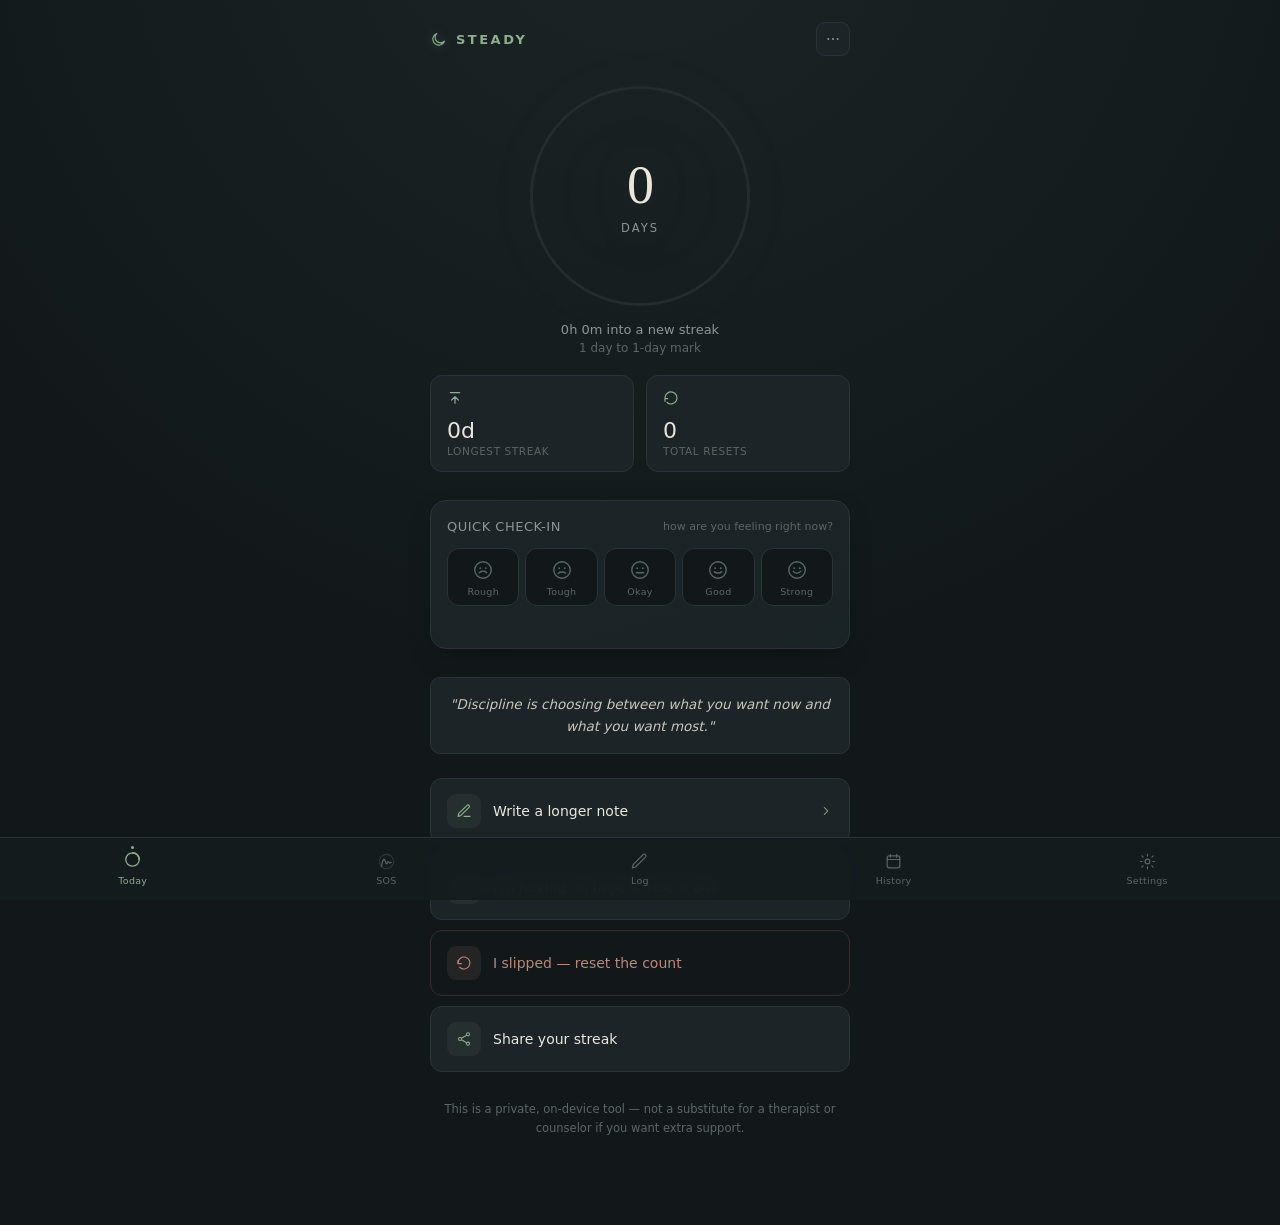
==== commit fed5be16: "Add files via upload" ====
--- a/index.html
+++ b/index.html
@@ -11,183 +11,25 @@
 <link rel="manifest" href="manifest.json">
 <link rel="icon" href="icons/icon-192.png">
 <link rel="apple-touch-icon" href="icons/icon-192.png">
-<style>
-  :root{
-    --bg:#12181a; --bg2:#1b2426; --card:#1c2427; --card2:#1c1615;
-    --border:#2a3336; --border-warn:#3a2a2a;
-    --text:#eae6dd; --muted:#8b9694; --dim:#5c6664;
-    --sage:#8fae8b; --rust:#b98878; --gold:#c9a86a;
-    --serif: 'Iowan Old Style','Palatino Linotype',Georgia,serif;
-    --sans: 'Avenir Next','Segoe UI',system-ui,sans-serif;
-  }
-  *{box-sizing:border-box; -webkit-tap-highlight-color:transparent;}
-  html,body{margin:0;padding:0;background:var(--bg);color:var(--text);font-family:var(--serif);}
-  body{padding-bottom:80px; min-height:100vh; background:radial-gradient(circle at 50% -10%, var(--bg2) 0%, var(--bg) 55%); overflow-x:hidden;}
-  button,input,textarea,select{font-family:inherit;}
-  button{cursor:pointer;}
-  button svg{display:block;}
-  button:active{transform:scale(0.96);}
-  ::selection{background:#8fae8b55;}
-  a{color:var(--sage);}
-  .hidden{display:none !important;}
-  .wrap{max-width:460px;margin:0 auto;padding:0 20px;}
-  header.top{display:flex;align-items:center;justify-content:space-between;padding:22px 20px 0;max-width:460px;margin:0 auto;font-family:var(--sans);}
-  header.top .brand{display:flex;align-items:center;gap:9px;font-size:13px;letter-spacing:2.5px;color:var(--sage);text-transform:uppercase;font-weight:600;}
-  header.top .brand svg{filter:drop-shadow(0 0 6px #8fae8b55);}
-  header.top .lock{background:var(--card);border:1px solid var(--border);border-radius:9px;padding:8px;color:var(--muted);display:flex;align-items:center;justify-content:center;transition:border-color .2s,color .2s;}
-  header.top .lock:active{border-color:var(--sage);color:var(--sage);}
-
-  /* View transitions */
-  section.wrap{animation:viewIn .38s cubic-bezier(.22,1,.36,1);}
-  @keyframes viewIn{from{opacity:0;transform:translateY(10px);}to{opacity:1;transform:translateY(0);}}
-  @media (prefers-reduced-motion: reduce){ section.wrap{animation:none;} }
-
-  /* Check-in row */
-  .checkin-card{margin-top:28px;background:linear-gradient(165deg,var(--card) 0%,#1a2325 100%);border:1px solid var(--border);border-radius:16px;padding:18px 16px 16px;box-shadow:0 10px 30px -14px #000a;}
-  .checkin-head{display:flex;align-items:center;justify-content:space-between;font-family:var(--sans);margin-bottom:14px;}
-  .checkin-head .t{font-size:13px;letter-spacing:.5px;color:var(--muted);}
-  .checkin-head .streak-note{font-size:11px;color:var(--dim);}
-  .mood-row{display:flex;justify-content:space-between;gap:6px;}
-  .mood-btn{flex:1;background:var(--bg);border:1px solid var(--border);border-radius:12px;padding:10px 0 8px;display:flex;flex-direction:column;align-items:center;gap:5px;color:var(--dim);transition:border-color .2s,color .2s,background .2s,transform .15s;position:relative;overflow:visible;}
-  .mood-btn svg{width:22px;height:22px;transition:transform .3s cubic-bezier(.34,1.56,.64,1);}
-  .mood-btn .lbl{font-size:9.5px;letter-spacing:.3px;font-family:var(--sans);}
-  .mood-btn:active svg{transform:scale(1.3);}
-  .mood-btn.today-pick{border-color:var(--sage);color:var(--sage);background:#8fae8b14;}
-  .mood-btn.today-pick svg{transform:scale(1.15);}
-  .mood-btn.pop::after{content:'';position:absolute;inset:-4px;border-radius:14px;border:1.5px solid var(--sage);animation:popRing .5s ease-out forwards;}
-  @keyframes popRing{from{opacity:.9;transform:scale(0.85);}to{opacity:0;transform:scale(1.25);}}
-  .checkin-confirm{font-family:var(--sans);font-size:11.5px;color:var(--sage);text-align:center;margin-top:12px;height:14px;opacity:0;transition:opacity .3s;}
-  .checkin-confirm.show{opacity:1;}
-
-  /* Ring */
-  .ring-wrap{display:flex;flex-direction:column;align-items:center;margin-top:30px;}
-  .ring{position:relative;width:220px;height:220px;filter:drop-shadow(0 0 22px #8fae8b22);}
-  .ring svg{transform:rotate(-90deg);}
-  #ringProgress{transition:stroke-dashoffset 1s cubic-bezier(.22,1,.36,1);}
-  .ring-center{position:absolute;inset:0;display:flex;flex-direction:column;align-items:center;justify-content:center;animation:breathe 4s ease-in-out infinite;}
-  .ring-center .num{font-size:54px;line-height:1;color:var(--text);font-variant-numeric:tabular-nums;letter-spacing:-1px;}
-  .ring-center .lbl{font-size:11.5px;color:var(--muted);margin-top:9px;font-family:var(--sans);letter-spacing:2px;text-transform:uppercase;}
-  @keyframes breathe{0%,100%{opacity:.6}50%{opacity:.95}}
-  @media (prefers-reduced-motion: reduce){.ring-center{animation:none;}}
-  .sub{margin-top:16px;text-align:center;font-family:var(--sans);}
-  .sub .l1{font-size:13px;color:var(--muted);}
-  .sub .l2{font-size:12px;color:var(--dim);margin-top:4px;}
-
-  .stats-row{display:flex;gap:12px;margin-top:20px;font-family:var(--sans);}
-  .stat-card{flex:1;background:var(--card);border:1px solid var(--border);border-radius:12px;padding:14px 16px;transition:border-color .2s;}
-  .stat-card .ic{color:var(--sage);width:16px;height:16px;}
-  .stat-card .val{font-size:22px;margin-top:8px;font-variant-numeric:tabular-nums;}
-  .stat-card .lbl{font-size:10.5px;color:var(--dim);margin-top:2px;letter-spacing:.6px;}
-
-  .actions{margin-top:24px;display:flex;flex-direction:column;gap:10px;}
-  .btn-card{background:var(--card);border:1px solid var(--border);border-radius:12px;padding:15px 16px;display:flex;align-items:center;gap:12px;color:var(--text);font-family:var(--sans);font-size:14px;text-align:left;transition:border-color .2s,background .2s,transform .15s;}
-  .btn-card:active{transform:scale(.985);background:#20292b;}
-  .btn-card .ic-wrap{width:34px;height:34px;border-radius:9px;background:#8fae8b14;display:flex;align-items:center;justify-content:center;flex-shrink:0;}
-  .btn-card svg{flex-shrink:0;color:var(--sage);}
-  .btn-danger{background:none;border:1px solid var(--border-warn);color:var(--rust);}
-  .btn-danger .ic-wrap{background:#b988781a;}
-  .btn-danger svg{color:var(--rust);}
-  .chevron{margin-left:auto;color:var(--dim);}
-
-  .panel{border:1px solid var(--border-warn);border-radius:10px;padding:16px;background:var(--card2);margin-top:10px;animation:fadeUp .25s ease;}
-  .panel p{font-size:13px;color:#c9b8b0;margin:0 0 10px;font-family:var(--sans);line-height:1.5;}
-  textarea{width:100%;background:var(--bg);border:1px solid var(--border);border-radius:8px;color:var(--text);font-size:13px;padding:10px;resize:vertical;font-family:var(--sans);}
-  .row-btns{display:flex;gap:8px;margin-top:10px;}
-  .btn-primary{flex:1;background:var(--sage);border:none;border-radius:8px;padding:11px 0;color:#12181a;font-family:var(--sans);font-size:13px;font-weight:600;}
-  .btn-rust{flex:1;background:var(--rust);border:none;border-radius:8px;padding:11px 0;color:#1c1615;font-family:var(--sans);font-size:13px;font-weight:600;}
-  .btn-ghost{background:none;border:1px solid #3a3a3a;border-radius:8px;padding:11px 14px;color:var(--muted);font-family:var(--sans);font-size:13px;}
-  .btn-primary:disabled{background:var(--border);color:var(--dim);}
-
-  .tags{display:flex;flex-wrap:wrap;gap:8px;margin:10px 0;}
-  .tag{border:1px solid var(--border);border-radius:20px;padding:7px 13px;font-size:12.5px;color:var(--muted);font-family:var(--sans);background:var(--bg);}
-  .tag.on{border-color:var(--sage);color:var(--sage);background:#8fae8b1a;}
-
-  footer.disclaimer{margin:28px 0 8px;font-size:11.5px;line-height:1.6;color:var(--dim);font-family:var(--sans);text-align:center;}
-
-  h2.page-title{font-size:20px;font-weight:400;margin:30px 0 4px;}
-  p.page-sub{font-size:13px;color:var(--muted);font-family:var(--sans);margin-bottom:16px;}
-
-  /* Bottom nav */
-  nav.bottom{position:fixed;bottom:0;left:0;right:0;background:#151c1eee;backdrop-filter:blur(14px);-webkit-backdrop-filter:blur(14px);border-top:1px solid var(--border);display:flex;justify-content:space-around;padding:9px 6px calc(9px + env(safe-area-inset-bottom));z-index:50;}
-  nav.bottom button{background:none;border:none;display:flex;flex-direction:column;align-items:center;gap:4px;color:var(--dim);font-family:var(--sans);font-size:9.5px;padding:5px 6px;flex:1;letter-spacing:.3px;transition:color .25s;position:relative;}
-  nav.bottom button svg{transition:transform .3s cubic-bezier(.34,1.56,.64,1),color .25s;}
-  nav.bottom button.active{color:var(--sage);}
-  nav.bottom button.active svg{transform:translateY(-2px);}
-  nav.bottom button .dot{position:absolute;top:-1px;width:3px;height:3px;border-radius:50%;background:var(--sage);opacity:0;transition:opacity .25s;}
-  nav.bottom button.active .dot{opacity:1;}
-
-  /* Confetti */
-  #confettiCanvas{position:fixed;inset:0;pointer-events:none;z-index:250;}
-
-  /* Calendar */
-  .cal-head{display:flex;align-items:center;justify-content:space-between;margin-bottom:14px;}
-  .cal-head button{background:none;border:none;color:var(--muted);padding:4px;}
-  .cal-head span{font-size:14px;font-family:var(--sans);letter-spacing:.5px;}
-  .cal-grid{display:grid;grid-template-columns:repeat(7,1fr);gap:6px;font-family:var(--sans);}
-  .cal-dow{font-size:10px;color:var(--dim);text-align:center;}
-  .cal-cell{aspect-ratio:1;border-radius:6px;display:flex;align-items:center;justify-content:center;font-size:11px;background:var(--card);color:var(--dim);border:1px solid transparent;}
-  .cal-cell.streak{background:#26332c;color:var(--sage);}
-  .cal-cell.reset{background:var(--border-warn);color:var(--rust);}
-  .cal-cell.note{border-color:#8fae8b55;}
-  .cal-cell.checkin{border-color:#c9a86a88;}
-
-  .entry{background:var(--card);border-radius:10px;padding:14px;margin-bottom:8px;}
-  .entry.reset{border:1px solid var(--border-warn);}
-  .entry.note{border:1px solid var(--border);}
-  .entry.checkin{border:1px solid #3a3226;}
-  .entry .row{display:flex;justify-content:space-between;font-family:var(--sans);}
-  .entry .kind{font-size:12px;}
-  .entry.reset .kind{color:var(--rust);}
-  .entry.note .kind{color:var(--sage);}
-  .entry.checkin .kind{color:var(--gold);}
-  .entry .date{font-size:12px;color:var(--dim);}
-  .entry .tagstrip{display:flex;flex-wrap:wrap;gap:6px;margin-top:8px;}
-  .entry .tagstrip span{font-size:10.5px;color:var(--muted);border:1px solid var(--border);border-radius:12px;padding:2px 8px;font-family:var(--sans);}
-  .entry .txt{font-size:13.5px;color:#c9c4b8;margin-top:8px;line-height:1.5;}
-  .entry .del{background:none;border:none;color:var(--dim);font-size:11px;font-family:var(--sans);margin-top:8px;}
-
-  /* SOS breathing */
-  .sos-wrap{display:flex;flex-direction:column;align-items:center;margin-top:30px;}
-  .breath-circle{width:180px;height:180px;border-radius:50%;background:radial-gradient(circle,#26332c 0%,#1c2427 70%);border:1px solid var(--sage);display:flex;align-items:center;justify-content:center;transition:transform 4s ease-in-out;}
-  .breath-circle span{font-family:var(--sans);font-size:14px;color:var(--sage);letter-spacing:1px;}
-  .breath-circle.in{transform:scale(1.25);}
-  .breath-circle.hold{transform:scale(1.25);}
-  .breath-circle.out{transform:scale(0.85);}
-  .sos-timer{margin-top:20px;font-family:var(--sans);font-size:13px;color:var(--muted);}
-  .quote-box{margin-top:28px;background:var(--card);border:1px solid var(--border);border-radius:10px;padding:16px;font-family:var(--sans);font-size:13.5px;color:#c9c4b8;line-height:1.6;text-align:center;font-style:italic;}
-
-  /* chart */
-  .chart-wrap{margin-top:10px;}
-  canvas{width:100%;height:140px;}
-
-  .why-box{background:var(--card);border:1px solid var(--border);border-radius:10px;padding:14px;margin-top:10px;}
-  .why-box textarea{min-height:90px;}
-
-  .lockscreen{position:fixed;inset:0;background:var(--bg);z-index:200;display:flex;flex-direction:column;align-items:center;justify-content:center;font-family:var(--sans);}
-  .lockscreen input{background:var(--card);border:1px solid var(--border);border-radius:10px;color:var(--text);font-size:22px;letter-spacing:8px;text-align:center;padding:12px;width:180px;margin-top:20px;}
-  .lockscreen .err{color:var(--rust);font-size:12px;margin-top:10px;height:14px;}
-
-  .toast{position:fixed;top:max(20px,env(safe-area-inset-top));left:50%;transform:translateX(-50%);background:var(--sage);color:#12181a;padding:13px 22px;border-radius:12px;font-family:var(--sans);font-size:13px;font-weight:600;z-index:300;animation:toastIn .45s cubic-bezier(.34,1.56,.64,1);box-shadow:0 12px 30px -8px #000a;display:flex;align-items:center;gap:8px;}
-  @keyframes toastIn{from{opacity:0;transform:translate(-50%,-14px) scale(.92);}to{opacity:1;transform:translate(-50%,0) scale(1);}}
-  @keyframes fadeUp{from{opacity:0;transform:translate(-50%,6px);}to{opacity:1;transform:translate(-50%,0);}}
-
-  .setting-row{display:flex;align-items:center;justify-content:space-between;background:var(--card);border:1px solid var(--border);border-radius:10px;padding:14px 16px;margin-bottom:10px;font-family:var(--sans);font-size:13.5px;}
-  .switch{width:40px;height:22px;background:var(--border);border-radius:20px;position:relative;border:none;}
-  .switch.on{background:var(--sage);}
-  .switch::after{content:'';position:absolute;top:2px;left:2px;width:18px;height:18px;border-radius:50%;background:#eae6dd;transition:left .2s;}
-  .switch.on::after{left:20px;}
-</style>
+<link rel="stylesheet" href="styles.css">
 </head>
 <body>
 
 <div id="lockscreen" class="lockscreen hidden">
-  <div style="font-size:13px;letter-spacing:2px;color:var(--sage);font-family:var(--sans);text-transform:uppercase;">Steady</div>
-  <input id="pinInput" type="password" inputmode="numeric" maxlength="6" placeholder="••••">
-  <div class="err" id="pinErr"></div>
+  <div class="lock-brand">Steady</div>
+  <div class="pin-dots" id="pinDots" aria-hidden="true">
+    <span class="pin-dot"></span><span class="pin-dot"></span><span class="pin-dot"></span><span class="pin-dot"></span>
+  </div>
+  <input id="pinInput" class="pin-hidden-input" type="tel" inputmode="numeric" maxlength="6" autocomplete="off" aria-label="Enter PIN">
+  <div class="pin-err" id="pinErr" role="alert"></div>
 </div>
 
+<div id="modalOverlay" class="modal-overlay hidden" onclick="if(event.target===this) closeModal()">
+  <div class="modal-box" id="modalBox" role="dialog" aria-modal="true"></div>
+</div>
+
 <canvas id="confettiCanvas" class="hidden"></canvas>
-<div id="toast"></div>
+<div id="toast" role="status" aria-live="polite"></div>
 
 <header class="top">
   <div class="brand">
@@ -255,6 +97,10 @@
       <span class="ic-wrap"><svg width="16" height="16" viewBox="0 0 24 24" fill="none"><path d="M3 12a9 9 0 1 1 2.6 6.4" stroke="currentColor" stroke-width="1.7" stroke-linecap="round"/><path d="M3 8v5h5" stroke="currentColor" stroke-width="1.7" stroke-linecap="round" stroke-linejoin="round"/></svg></span>
       I slipped — reset the count
     </button>
+    <button class="btn-card" onclick="shareStreak()">
+      <span class="ic-wrap"><svg width="16" height="16" viewBox="0 0 24 24" fill="none"><circle cx="18" cy="5" r="2.3" stroke="currentColor" stroke-width="1.6"/><circle cx="6" cy="12" r="2.3" stroke="currentColor" stroke-width="1.6"/><circle cx="18" cy="19" r="2.3" stroke="currentColor" stroke-width="1.6"/><path d="M8.1 10.8l7.8-4.4M8.1 13.2l7.8 4.4" stroke="currentColor" stroke-width="1.6"/></svg></span>
+      Share your streak
+    </button>
   </div>
 
   <div id="resetPanel" class="panel hidden">
@@ -275,7 +121,7 @@
   <h2 class="page-title">Ride it out</h2>
   <p class="page-sub">Urges peak and pass, usually within a few minutes. Breathe with the circle.</p>
   <div class="sos-wrap">
-    <div class="breath-circle" id="breathCircle"><span id="breathLabel">tap to begin</span></div>
+    <div class="breath-circle" id="breathCircle" role="button" tabindex="0" aria-label="Start breathing exercise" aria-pressed="false"><span id="breathLabel">tap to begin</span></div>
     <div class="sos-timer" id="sosTimer">0:00 elapsed</div>
     <div class="row-btns" style="margin-top:20px;width:220px;">
       <button class="btn-primary" id="sosToggle" onclick="toggleBreathing()">Start</button>
@@ -300,17 +146,26 @@
 <section id="view-history" class="wrap hidden">
   <h2 class="page-title">History</h2>
   <div class="cal-head">
-    <button onclick="shiftMonth(-1)">‹</button>
+    <button onclick="shiftMonth(-1)" aria-label="Previous month">‹</button>
     <span id="calLabel"></span>
-    <button onclick="shiftMonth(1)">›</button>
+    <button onclick="shiftMonth(1)" aria-label="Next month">›</button>
   </div>
   <div class="cal-grid" id="calGrid"></div>
 
-  <h2 class="page-title" style="font-size:15px;color:var(--muted);margin-top:28px;">COMMON TRIGGERS</h2>
+  <h2 class="page-title" style="font-size:15px;color:var(--muted);margin-top:28px;">YEAR OVERVIEW</h2>
+  <div class="heatmap-scroll"><div class="heatmap-grid" id="heatmapGrid"></div></div>
+  <div class="heatmap-legend">
+    <span>Less</span>
+    <span class="hm-cell hm-0"></span><span class="hm-cell hm-1"></span><span class="hm-cell hm-2"></span><span class="hm-cell hm-r"></span>
+    <span>More / Reset</span>
+  </div>
+
+  <h2 class="page-title" style="font-size:15px;color:var(--muted);">COMMON TRIGGERS</h2>
   <div class="chart-wrap"><canvas id="triggerChart"></canvas></div>
 
   <h2 class="page-title" style="font-size:15px;color:var(--muted);">ENTRIES</h2>
   <div id="entryList"></div>
+  <button class="btn-ghost" id="loadMoreBtn" style="width:100%;margin-top:6px;" onclick="loadMoreEntries()">Show more</button>
 </section>
 
 <!-- SETTINGS / WHY -->
@@ -320,8 +175,14 @@
   <div class="why-box"><textarea id="whyText" rows="5" placeholder="Why does this matter to you?"></textarea></div>
 
   <h2 class="page-title">Settings</h2>
+  <div class="setting-row" id="installRow" style="display:none;cursor:pointer;border-color:var(--sage);" onclick="triggerInstall()">
+    <span>Install app to home screen</span><span>⭳</span>
+  </div>
   <div class="setting-row">
-    <span>Daily check-in reminder</span>
+    <div>
+      <div>Daily check-in reminder</div>
+      <div class="setting-note">Only fires while the app is open — mobile browsers don't allow reliable background reminders without a server.</div>
+    </div>
     <button class="switch" id="reminderSwitch" onclick="toggleReminder()"></button>
   </div>
   <div class="setting-row">
@@ -368,528 +229,6 @@
   </button>
 </nav>
 
-<script>
-const DAY = 86400000;
-const MILESTONES = [1,3,7,14,21,30,60,90,180,365];
-const TRIGGERS = ["Boredom","Stress","Loneliness","Phone in bed","Late night","After scrolling","Anxiety","Habit/autopilot","Tiredness"];
-const PROMPTS = [
-  "What were you feeling right before?",
-  "Where were you, and what had you just been doing?",
-  "What did you actually need in that moment?",
-  "What would tomorrow-you want you to remember?"
-];
-const QUOTES = [
-  "Discipline is choosing between what you want now and what you want most.",
-  "Every streak starts at zero. You're already moving.",
-  "The urge is a wave — it rises, peaks, and passes whether you act or not.",
-  "You don't have to win the whole day. Just this next ten minutes.",
-  "Progress isn't a straight line. A reset is data, not a verdict.",
-  "The version of you a year from now is built in moments exactly like this one."
-];
-const MOODS = [
-  { id:'struggling', label:'Rough', path:'M8 15c1.2-1.5 2.8-2 4-2s2.8.5 4 2' },
-  { id:'tough', label:'Tough', path:'M8 15.5c1.2-1 2.8-1.3 4-1.3s2.8.3 4 1.3' },
-  { id:'okay', label:'Okay', path:'M8 15h8' },
-  { id:'good', label:'Good', path:'M8 14c1.2 1 2.8 1.3 4 1.3s2.8-.3 4-1.3' },
-  { id:'strong', label:'Strong', path:'M8 13.5c1.2 1.5 2.8 2 4 2s2.8-.5 4-2' }
-];
-
-let state = {
-  startDate: Date.now(),
-  history: [],
-  longest: 0,
-  why: "",
-  reminderOn: false,
-  pin: null
-};
-let selectedTriggers = [];
-let selectedLogTriggers = [];
-let monthCursor = new Date(); monthCursor.setDate(1);
-let currentView = 'today';
-let breathing = false, breathTimer = null, breathStart = null, breathPhaseTimer = null;
-
-function load(){
-  try{
-    const raw = localStorage.getItem('steady-state');
-    if(raw) state = Object.assign(state, JSON.parse(raw));
-  }catch(e){}
-}
-function save(){
-  try{ localStorage.setItem('steady-state', JSON.stringify(state)); }catch(e){}
-}
-
-function todayKey(ts){ const d=new Date(ts); d.setHours(0,0,0,0); return d.toISOString().slice(0,10); }
-function fmtLong(ts){ return new Date(ts).toLocaleDateString(undefined,{weekday:'long',month:'long',day:'numeric'}); }
-
-function streakDays(){ return Math.floor((Date.now()-state.startDate)/DAY); }
-function nextMilestone(d){ return MILESTONES.find(m=>m>d) ?? null; }
-function prevMilestone(d){ const arr=[...MILESTONES].reverse(); return arr.find(m=>m<=d) ?? 0; }
-
-function toast(msg){
-  const t=document.getElementById('toast');
-  t.textContent=msg;
-  t.style.display='block';
-  clearTimeout(t._timer);
-  t._timer=setTimeout(()=>{t.style.display='none';},2600);
-}
-
-function renderToday(){
-  const d = streakDays();
-  document.getElementById('dayCount').textContent = d;
-  document.getElementById('dayLbl').textContent = d===1?'day':'days';
-  document.getElementById('sinceLine').textContent = d===0
-    ? hoursMinsSince()
-    : 'since ' + fmtLong(state.startDate);
-  const nm = nextMilestone(d);
-  document.getElementById('nextMilestone').textContent = nm ? `${nm-d} day${nm-d===1?'':'s'} to ${nm}-day mark` : 'Beyond tracked milestones — incredible';
-
-  const pm = prevMilestone(d);
-  const progress = nm ? (d-pm)/(nm-pm) : 1;
-  const r=108.5, c=2*Math.PI*r;
-  const ring=document.getElementById('ringProgress');
-  ring.setAttribute('stroke-dasharray', c);
-  ring.setAttribute('stroke-dashoffset', c*(1-Math.min(progress,1)));
-
-  if(d > state.longest){ state.longest = d; save(); }
-  document.getElementById('longestVal').textContent = state.longest + 'd';
-  document.getElementById('resetsVal').textContent = state.history.filter(h=>h.type==='reset').length;
-
-  document.getElementById('quoteBox').textContent = '"' + QUOTES[new Date().getDate() % QUOTES.length] + '"';
-  renderMoodRow();
-}
-function hoursMinsSince(){
-  const el = Date.now()-state.startDate;
-  const h = Math.floor((el%DAY)/3600000), m = Math.floor((el%3600000)/60000);
-  return `${h}h ${m}m into a new streak`;
-}
-
-/* ---- Quick check-in (one tap) ---- */
-function moodFaceSvg(m, selected){
-  return `<svg viewBox="0 0 24 24" fill="none">
-    <circle cx="12" cy="12" r="9" stroke="currentColor" stroke-width="1.5"/>
-    <circle cx="9" cy="10" r="1" fill="currentColor"/>
-    <circle cx="15" cy="10" r="1" fill="currentColor"/>
-    <path d="${m.path}" stroke="currentColor" stroke-width="1.6" stroke-linecap="round"/>
-  </svg>`;
-}
-function renderMoodRow(){
-  const row=document.getElementById('moodRow');
-  row.innerHTML='';
-  const todayEntry = state.history.find(h=>h.type==='checkin' && todayKey(h.date)===todayKey(Date.now()));
-  MOODS.forEach(m=>{
-    const btn=document.createElement('button');
-    btn.className='mood-btn'+(todayEntry && todayEntry.mood===m.id ? ' today-pick':'');
-    btn.innerHTML = moodFaceSvg(m) + `<span class="lbl">${m.label}</span>`;
-    btn.onclick=()=>quickCheckin(m, btn);
-    row.appendChild(btn);
-  });
-  document.getElementById('checkinHint').textContent = todayEntry
-    ? `checked in: ${MOODS.find(x=>x.id===todayEntry.mood)?.label.toLowerCase()}`
-    : 'how are you feeling right now?';
-}
-function quickCheckin(mood, btnEl){
-  const todayK = todayKey(Date.now());
-  const existingIdx = state.history.findIndex(h=>h.type==='checkin' && todayKey(h.date)===todayK);
-  const entry = { date:Date.now(), type:'checkin', mood:mood.id, text:'', triggers:[], streakLength:streakDays() };
-  if(existingIdx>-1) state.history[existingIdx]=entry; else state.history.unshift(entry);
-  save();
-
-  btnEl.classList.add('pop');
-  setTimeout(()=>btnEl.classList.remove('pop'), 500);
-  renderMoodRow();
-
-  const confirmEl=document.getElementById('checkinConfirm');
-  confirmEl.textContent = MOOD_MESSAGES[mood.id];
-  confirmEl.classList.add('show');
-  clearTimeout(confirmEl._t);
-  confirmEl._t=setTimeout(()=>confirmEl.classList.remove('show'), 2400);
-
-  if(navigator.vibrate) try{ navigator.vibrate(12); }catch(e){}
-}
-const MOOD_MESSAGES = {
-  struggling: "Logged. Ride it out — try the SOS breathing if it helps.",
-  tough: "Logged. One check-in at a time.",
-  okay: "Logged. Steady as it goes.",
-  good: "Logged. Nice.",
-  strong: "Logged. Keep that going."
-};
-
-/* ---- Confetti (milestone celebration) ---- */
-function burstConfetti(){
-  if(window.matchMedia && window.matchMedia('(prefers-reduced-motion: reduce)').matches) return;
-  const canvas=document.getElementById('confettiCanvas');
-  canvas.classList.remove('hidden');
-  const dpr=window.devicePixelRatio||1;
-  canvas.width=innerWidth*dpr; canvas.height=innerHeight*dpr;
-  canvas.style.width=innerWidth+'px'; canvas.style.height=innerHeight+'px';
-  const ctx=canvas.getContext('2d'); ctx.scale(dpr,dpr);
-  const colors=['#8fae8b','#c9a86a','#eae6dd','#b98878'];
-  const N=46;
-  const parts=Array.from({length:N},()=> ({
-    x: innerWidth/2 + (Math.random()-0.5)*60,
-    y: innerHeight*0.32,
-    vx: (Math.random()-0.5)*7,
-    vy: -Math.random()*6-4,
-    g: 0.22+Math.random()*0.12,
-    size: 4+Math.random()*4,
-    rot: Math.random()*Math.PI,
-    vr: (Math.random()-0.5)*0.3,
-    color: colors[Math.floor(Math.random()*colors.length)]
-  }));
-  let frame=0;
-  function tick(){
-    frame++;
-    ctx.clearRect(0,0,innerWidth,innerHeight);
-    let alive=false;
-    parts.forEach(p=>{
-      p.vy+=p.g; p.x+=p.vx; p.y+=p.vy; p.rot+=p.vr;
-      if(p.y<innerHeight+20) alive=true;
-      ctx.save();
-      ctx.translate(p.x,p.y); ctx.rotate(p.rot);
-      ctx.fillStyle=p.color;
-      ctx.globalAlpha = Math.max(0, 1-frame/90);
-      ctx.fillRect(-p.size/2,-p.size/2,p.size,p.size*0.6);
-      ctx.restore();
-    });
-    if(alive && frame<95){ requestAnimationFrame(tick); }
-    else { canvas.classList.add('hidden'); ctx.clearRect(0,0,innerWidth,innerHeight); }
-  }
-  tick();
-}
-
-function buildTags(container, selArrRef, onToggle){
-  container.innerHTML='';
-  TRIGGERS.forEach(t=>{
-    const el=document.createElement('button');
-    el.className='tag'+(onToggle.sel.includes(t)?' on':'');
-    el.textContent=t;
-    el.onclick=()=>{
-      const i=onToggle.sel.indexOf(t);
-      if(i>-1) onToggle.sel.splice(i,1); else onToggle.sel.push(t);
-      buildTags(container, selArrRef, onToggle);
-    };
-    container.appendChild(el);
-  });
-}
-
-function toggleResetPanel(){
-  const p=document.getElementById('resetPanel');
-  p.classList.toggle('hidden');
-  if(!p.classList.contains('hidden')){
-    document.getElementById('resetPrompt').textContent = "No judgment here — a reset is just data. " + PROMPTS[Math.floor(Math.random()*PROMPTS.length)];
-    selectedTriggers=[];
-    buildTags(document.getElementById('triggerTags'), selectedTriggers, {sel:selectedTriggers});
-  }
-}
-
-function confirmReset(){
-  const note = document.getElementById('resetNote').value.trim();
-  state.history.unshift({date:Date.now(), type:'reset', text:note, triggers:[...selectedTriggers], streakLength:streakDays()});
-  state.startDate = Date.now();
-  save();
-  document.getElementById('resetNote').value='';
-  toggleResetPanel();
-  renderToday();
-  toast('Logged. Fresh count started — you\'ve got this.');
-}
-
-function saveNote(){
-  const txt=document.getElementById('logNote').value.trim();
-  if(!txt) return;
-  state.history.unshift({date:Date.now(), type:'note', text:txt, triggers:[...selectedLogTriggers], streakLength:streakDays()});
-  save();
-  document.getElementById('logNote').value='';
-  selectedLogTriggers.length=0;
-  buildTags(document.getElementById('logTriggerTags'), selectedLogTriggers, {sel:selectedLogTriggers});
-  toast('Note saved.');
-  go('today');
-}
-
-function checkMilestone(){
-  const d=streakDays();
-  if(MILESTONES.includes(d)){
-    const key='milestone-'+d+'-'+todayKey(state.startDate);
-    if(sessionStorage.getItem(key)) return;
-    sessionStorage.setItem(key,'1');
-    toast(`🎉 ${d}-day milestone reached`);
-    burstConfetti();
-  }
-}
-
-/* ---- History / calendar ---- */
-function renderCalendar(){
-  const y=monthCursor.getFullYear(), m=monthCursor.getMonth();
-  document.getElementById('calLabel').textContent = monthCursor.toLocaleDateString(undefined,{month:'long',year:'numeric'});
-  const grid=document.getElementById('calGrid');
-  grid.innerHTML='';
-  ['S','M','T','W','T','F','S'].forEach(d=>{
-    const e=document.createElement('div'); e.className='cal-dow'; e.textContent=d; grid.appendChild(e);
-  });
-  const first=new Date(y,m,1), startWd=first.getDay(), daysIn=new Date(y,m+1,0).getDate();
-  const resetDays=new Set(state.history.filter(h=>h.type==='reset').map(h=>todayKey(h.date)));
-  const noteDays=new Set(state.history.filter(h=>h.type==='note').map(h=>todayKey(h.date)));
-  const checkinDays=new Set(state.history.filter(h=>h.type==='checkin').map(h=>todayKey(h.date)));
-  const streakStartKey=todayKey(state.startDate);
-  for(let i=0;i<startWd;i++){ grid.appendChild(document.createElement('div')); }
-  for(let d=1; d<=daysIn; d++){
-    const dt=new Date(y,m,d); const key=todayKey(dt.getTime());
-    const cell=document.createElement('div');
-    let cls='cal-cell';
-    if(resetDays.has(key)) cls+=' reset';
-    else if(key>=streakStartKey && dt<=new Date()) cls+=' streak';
-    if(noteDays.has(key) && !resetDays.has(key)) cls+=' note';
-    if(checkinDays.has(key) && !resetDays.has(key)) cls+=' checkin';
-    cell.className=cls;
-    cell.textContent=d;
-    grid.appendChild(cell);
-  }
-}
-function shiftMonth(n){ monthCursor=new Date(monthCursor.getFullYear(), monthCursor.getMonth()+n, 1); renderCalendar(); }
-
-function renderEntries(){
-  const list=document.getElementById('entryList');
-  list.innerHTML='';
-  if(state.history.length===0){
-    list.innerHTML='<p style="font-size:13px;color:var(--dim);font-family:var(--sans);">Nothing logged yet.</p>';
-    return;
-  }
-  state.history.forEach((h,idx)=>{
-    const el=document.createElement('div');
-    el.className='entry '+h.type;
-    let tagsHtml = (h.triggers&&h.triggers.length) ? `<div class="tagstrip">${h.triggers.map(t=>`<span>${t}</span>`).join('')}</div>` : '';
-    let kindLabel = 'Note';
-    if(h.type==='reset') kindLabel = `Reset · ${h.streakLength}d streak ended`;
-    if(h.type==='checkin') kindLabel = `Check-in · ${MOODS.find(m=>m.id===h.mood)?.label || h.mood}`;
-    el.innerHTML = `
-      <div class="row">
-        <span class="kind">${kindLabel}</span>
-        <span class="date">${fmtLong(h.date)}</span>
-      </div>
-      ${tagsHtml}
-      ${h.text?`<div class="txt">${escapeHtml(h.text)}</div>`:''}
-      <button class="del" onclick="deleteEntry(${idx})">delete</button>
-    `;
-    list.appendChild(el);
-  });
-}
-function deleteEntry(i){ state.history.splice(i,1); save(); renderHistoryView(); }
-function escapeHtml(s){ const d=document.createElement('div'); d.textContent=s; return d.innerHTML; }
-
-function renderTriggerChart(){
-  const counts={};
-  state.history.forEach(h=>{ (h.triggers||[]).forEach(t=>{ counts[t]=(counts[t]||0)+1; }); });
-  const canvas=document.getElementById('triggerChart');
-  const ctx=canvas.getContext('2d');
-  const dpr=window.devicePixelRatio||1;
-  const w=canvas.clientWidth||320, hgt=140;
-  canvas.width=w*dpr; canvas.height=hgt*dpr;
-  ctx.setTransform(dpr,0,0,dpr,0,0);
-  ctx.clearRect(0,0,w,hgt);
-  const entries=Object.entries(counts).sort((a,b)=>b[1]-a[1]).slice(0,6);
-  if(entries.length===0){
-    ctx.fillStyle='#5c6664'; ctx.font='12px sans-serif';
-    ctx.fillText('No trigger data yet.', 4, 20);
-    return;
-  }
-  const max=Math.max(...entries.map(e=>e[1]));
-  const barH=16, gap=8, top=6;
-  entries.forEach(([name,count],i)=>{
-    const y=top+i*(barH+gap);
-    const barW=(count/max)*(w-90);
-    ctx.fillStyle='#232c2e';
-    ctx.fillRect(90,y,w-90,barH);
-    ctx.fillStyle='#8fae8b';
-    ctx.fillRect(90,y,barW,barH);
-    ctx.fillStyle='#8b9694'; ctx.font='11px sans-serif'; ctx.textAlign='right';
-    ctx.fillText(name, 84, y+barH-4);
-    ctx.fillStyle='#eae6dd'; ctx.textAlign='left';
-    ctx.fillText(count, 90+barW+6, y+barH-4);
-  });
-}
-
-function renderHistoryView(){ renderCalendar(); renderEntries(); renderTriggerChart(); }
-
-/* ---- SOS breathing ---- */
-function toggleBreathing(){
-  breathing = !breathing;
-  const btn=document.getElementById('sosToggle');
-  if(breathing){
-    btn.textContent='Stop';
-    breathStart=Date.now();
-    runBreathCycle();
-    breathTimer=setInterval(()=>{
-      const s=Math.floor((Date.now()-breathStart)/1000);
-      document.getElementById('sosTimer').textContent = `${Math.floor(s/60)}:${String(s%60).padStart(2,'0')} elapsed`;
-    },1000);
-  } else {
-    btn.textContent='Start';
-    clearInterval(breathTimer); clearTimeout(breathPhaseTimer);
-    const circle=document.getElementById('breathCircle');
-    circle.className='breath-circle';
-    document.getElementById('breathLabel').textContent='tap to begin';
-  }
-}
-function runBreathCycle(){
-  const circle=document.getElementById('breathCircle');
-  const label=document.getElementById('breathLabel');
-  const phases=[ ['in','Breathe in',4000], ['hold','Hold',7000], ['out','Breathe out',8000] ];
-  let i=0;
-  function step(){
-    if(!breathing) return;
-    const [cls,text,dur]=phases[i%phases.length];
-    circle.className='breath-circle '+cls;
-    label.textContent=text;
-    i++;
-    breathPhaseTimer=setTimeout(step,dur);
-  }
-  step();
-}
-
-/* ---- Navigation ---- */
-function go(view){
-  currentView=view;
-  history.replaceState(null,'','#'+view);
-  ['today','sos','log','history','settings'].forEach(v=>{
-    document.getElementById('view-'+v).classList.toggle('hidden', v!==view);
-  });
-  document.querySelectorAll('nav.bottom button').forEach(b=>{
-    b.classList.toggle('active', b.dataset.v===view);
-  });
-  if(view==='today') renderToday();
-  if(view==='history') renderHistoryView();
-  if(view==='log'){
-    document.getElementById('logPrompt').textContent = PROMPTS[Math.floor(Math.random()*PROMPTS.length)];
-    selectedLogTriggers.length=0;
-    buildTags(document.getElementById('logTriggerTags'), selectedLogTriggers, {sel:selectedLogTriggers});
-  }
-  if(view==='sos'){
-    document.getElementById('sosWhyBox').innerHTML = state.why
-      ? `<div style="font-family:var(--sans);font-size:12px;color:var(--dim);margin-bottom:6px;letter-spacing:.5px;">YOUR WHY</div><div style="font-family:var(--sans);font-size:13.5px;color:#c9c4b8;line-height:1.5;">${escapeHtml(state.why)}</div>`
-      : `<div style="font-family:var(--sans);font-size:13px;color:var(--dim);">Add "your why" in Settings — it'll show up here when you need it.</div>`;
-  }
-  if(view==='settings'){
-    document.getElementById('whyText').value = state.why || '';
-    document.getElementById('reminderSwitch').classList.toggle('on', !!state.reminderOn);
-    document.getElementById('pinSwitch').classList.toggle('on', !!state.pin);
-  }
-}
-
-/* ---- Settings actions ---- */
-document.getElementById('whyText')?.addEventListener('blur', e=>{ state.why=e.target.value; save(); });
-
-function toggleReminder(){
-  if(!state.reminderOn){
-    if(!('Notification' in window)){ toast('Notifications not supported here.'); return; }
-    Notification.requestPermission().then(perm=>{
-      if(perm==='granted'){
-        state.reminderOn=true; save();
-        document.getElementById('reminderSwitch').classList.add('on');
-        scheduleReminder();
-        toast('Daily reminder on — works while the app is open.');
-      } else {
-        toast('Permission denied.');
-      }
-    });
-  } else {
-    state.reminderOn=false; save();
-    document.getElementById('reminderSwitch').classList.remove('on');
-  }
-}
-function scheduleReminder(){
-  if(!state.reminderOn) return;
-  // Best-effort: only fires while app/tab is alive, since background push needs a server.
-  setTimeout(()=>{
-    if(state.reminderOn && Notification.permission==='granted'){
-      new Notification('Steady', {body:'Quick check-in — how are you doing today?', icon:'icons/icon-192.png'});
-    }
-    scheduleReminder();
-  }, 24*60*60*1000);
-}
-
-function togglePinSetting(){
-  if(!state.pin){
-    const p=prompt('Set a 4-6 digit PIN:');
-    if(p && /^\d{4,6}$/.test(p)){ state.pin=p; save(); document.getElementById('pinSwitch').classList.add('on'); toast('PIN set.'); }
-    else if(p) toast('PIN must be 4-6 digits.');
-  } else {
-    const p=prompt('Enter current PIN to remove it:');
-    if(p===state.pin){ state.pin=null; save(); document.getElementById('pinSwitch').classList.remove('on'); toast('PIN removed.'); }
-    else if(p) toast('Incorrect PIN.');
-  }
-}
-
-function exportData(){
-  const blob=new Blob([JSON.stringify(state,null,2)], {type:'application/json'});
-  const url=URL.createObjectURL(blob);
-  const a=document.createElement('a');
-  a.href=url; a.download='steady-backup-'+todayKey(Date.now())+'.json';
-  document.body.appendChild(a); a.click(); a.remove();
-  URL.revokeObjectURL(url);
-  toast('Backup downloaded.');
-}
-function importData(ev){
-  const file=ev.target.files[0]; if(!file) return;
-  const reader=new FileReader();
-  reader.onload=e=>{
-    try{
-      const data=JSON.parse(e.target.result);
-      if(typeof data.startDate!=='number' || !Array.isArray(data.history)) throw new Error('bad format');
-      state=Object.assign(state,data);
-      save();
-      toast('Backup restored.');
-      go('today');
-    }catch(err){ toast('Could not read that file.'); }
-  };
-  reader.readAsText(file);
-  ev.target.value='';
-}
-function wipeData(){
-  if(!confirm('Erase all Steady data on this device? This cannot be undone.')) return;
-  localStorage.removeItem('steady-state');
-  state={startDate:Date.now(), history:[], longest:0, why:'', reminderOn:false, pin:null};
-  save();
-  toast('All data erased.');
-  go('today');
-}
-
-/* ---- Lock screen ---- */
-function checkLock(){
-  if(state.pin){
-    document.getElementById('lockscreen').classList.remove('hidden');
-    const input=document.getElementById('pinInput');
-    input.value=''; input.focus();
-    input.oninput=()=>{
-      if(input.value.length>=4){
-        if(input.value===state.pin){
-          document.getElementById('lockscreen').classList.add('hidden');
-        } else if(input.value.length>=state.pin.length){
-          document.getElementById('pinErr').textContent='Incorrect PIN';
-          input.value='';
-        }
-      }
-    };
-  }
-}
-document.getElementById('lockBtn').onclick=()=>{ if(state.pin) checkLock(); else go('settings'); };
-
-/* ---- Init ---- */
-function init(){
-  load();
-  buildTags(document.getElementById('triggerTags'), selectedTriggers, {sel:selectedTriggers});
-  buildTags(document.getElementById('logTriggerTags'), selectedLogTriggers, {sel:selectedLogTriggers});
-  const hashView = (location.hash || '').replace('#','');
-  const validViews = ['today','sos','log','history','settings'];
-  go(validViews.includes(hashView) ? hashView : 'today');
-  checkMilestone();
-  checkLock();
-  if(state.reminderOn) scheduleReminder();
-  setInterval(()=>{ if(currentView==='today') renderToday(); }, 60000);
-}
-init();
-
-if('serviceWorker' in navigator){
-  window.addEventListener('load',()=>{ navigator.serviceWorker.register('sw.js').catch(()=>{}); });
-}
-</script>
+<script src="app.js" defer></script>
 </body>
 </html>
--- a/styles.css
+++ b/styles.css
@@ -0,0 +1,196 @@
+:root{
+    --bg:#12181a; --bg2:#1b2426; --card:#1c2427; --card2:#1c1615;
+    --border:#2a3336; --border-warn:#3a2a2a;
+    --text:#eae6dd; --muted:#8b9694; --dim:#5c6664;
+    --sage:#8fae8b; --rust:#b98878; --gold:#c9a86a;
+    --serif: 'Iowan Old Style','Palatino Linotype',Georgia,serif;
+    --sans: 'Avenir Next','Segoe UI',system-ui,sans-serif;
+  }
+  *{box-sizing:border-box; -webkit-tap-highlight-color:transparent;}
+  html,body{margin:0;padding:0;background:var(--bg);color:var(--text);font-family:var(--serif);}
+  body{padding-bottom:80px; min-height:100vh; background:radial-gradient(circle at 50% -10%, var(--bg2) 0%, var(--bg) 55%); overflow-x:hidden;}
+  button,input,textarea,select{font-family:inherit;}
+  button{cursor:pointer;}
+  button svg{display:block;}
+  button:active{transform:scale(0.96);}
+  ::selection{background:#8fae8b55;}
+  a{color:var(--sage);}
+  .hidden{display:none !important;}
+  .wrap{max-width:460px;margin:0 auto;padding:0 20px;}
+  header.top{display:flex;align-items:center;justify-content:space-between;padding:22px 20px 0;max-width:460px;margin:0 auto;font-family:var(--sans);}
+  header.top .brand{display:flex;align-items:center;gap:9px;font-size:13px;letter-spacing:2.5px;color:var(--sage);text-transform:uppercase;font-weight:600;}
+  header.top .brand svg{filter:drop-shadow(0 0 6px #8fae8b55);}
+  header.top .lock{background:var(--card);border:1px solid var(--border);border-radius:9px;padding:8px;color:var(--muted);display:flex;align-items:center;justify-content:center;transition:border-color .2s,color .2s;}
+  header.top .lock:active{border-color:var(--sage);color:var(--sage);}
+
+  /* View transitions */
+  section.wrap{animation:viewIn .38s cubic-bezier(.22,1,.36,1);}
+  @keyframes viewIn{from{opacity:0;transform:translateY(10px);}to{opacity:1;transform:translateY(0);}}
+  @media (prefers-reduced-motion: reduce){ section.wrap{animation:none;} }
+
+  /* Check-in row */
+  .checkin-card{margin-top:28px;background:linear-gradient(165deg,var(--card) 0%,#1a2325 100%);border:1px solid var(--border);border-radius:16px;padding:18px 16px 16px;box-shadow:0 10px 30px -14px #000a;}
+  .checkin-head{display:flex;align-items:center;justify-content:space-between;font-family:var(--sans);margin-bottom:14px;}
+  .checkin-head .t{font-size:13px;letter-spacing:.5px;color:var(--muted);}
+  .checkin-head .streak-note{font-size:11px;color:var(--dim);}
+  .mood-row{display:flex;justify-content:space-between;gap:6px;}
+  .mood-btn{flex:1;background:var(--bg);border:1px solid var(--border);border-radius:12px;padding:10px 0 8px;display:flex;flex-direction:column;align-items:center;gap:5px;color:var(--dim);transition:border-color .2s,color .2s,background .2s,transform .15s;position:relative;overflow:visible;}
+  .mood-btn svg{width:22px;height:22px;transition:transform .3s cubic-bezier(.34,1.56,.64,1);}
+  .mood-btn .lbl{font-size:9.5px;letter-spacing:.3px;font-family:var(--sans);}
+  .mood-btn:active svg{transform:scale(1.3);}
+  .mood-btn.today-pick{border-color:var(--sage);color:var(--sage);background:#8fae8b14;}
+  .mood-btn.today-pick svg{transform:scale(1.15);}
+  .mood-btn.pop::after{content:'';position:absolute;inset:-4px;border-radius:14px;border:1.5px solid var(--sage);animation:popRing .5s ease-out forwards;}
+  @keyframes popRing{from{opacity:.9;transform:scale(0.85);}to{opacity:0;transform:scale(1.25);}}
+  .checkin-confirm{font-family:var(--sans);font-size:11.5px;color:var(--sage);text-align:center;margin-top:12px;height:14px;opacity:0;transition:opacity .3s;}
+  .checkin-confirm.show{opacity:1;}
+
+  /* Ring */
+  .ring-wrap{display:flex;flex-direction:column;align-items:center;margin-top:30px;}
+  .ring{position:relative;width:220px;height:220px;filter:drop-shadow(0 0 22px #8fae8b22);}
+  .ring svg{transform:rotate(-90deg);}
+  #ringProgress{transition:stroke-dashoffset 1s cubic-bezier(.22,1,.36,1);}
+  .ring-center{position:absolute;inset:0;display:flex;flex-direction:column;align-items:center;justify-content:center;animation:breathe 4s ease-in-out infinite;}
+  .ring-center .num{font-size:54px;line-height:1;color:var(--text);font-variant-numeric:tabular-nums;letter-spacing:-1px;}
+  .ring-center .lbl{font-size:11.5px;color:var(--muted);margin-top:9px;font-family:var(--sans);letter-spacing:2px;text-transform:uppercase;}
+  @keyframes breathe{0%,100%{opacity:.6}50%{opacity:.95}}
+  @media (prefers-reduced-motion: reduce){.ring-center{animation:none;}}
+  .sub{margin-top:16px;text-align:center;font-family:var(--sans);}
+  .sub .l1{font-size:13px;color:var(--muted);}
+  .sub .l2{font-size:12px;color:var(--dim);margin-top:4px;}
+
+  .stats-row{display:flex;gap:12px;margin-top:20px;font-family:var(--sans);}
+  .stat-card{flex:1;background:var(--card);border:1px solid var(--border);border-radius:12px;padding:14px 16px;transition:border-color .2s;}
+  .stat-card .ic{color:var(--sage);width:16px;height:16px;}
+  .stat-card .val{font-size:22px;margin-top:8px;font-variant-numeric:tabular-nums;}
+  .stat-card .lbl{font-size:10.5px;color:var(--dim);margin-top:2px;letter-spacing:.6px;}
+
+  .actions{margin-top:24px;display:flex;flex-direction:column;gap:10px;}
+  .btn-card{background:var(--card);border:1px solid var(--border);border-radius:12px;padding:15px 16px;display:flex;align-items:center;gap:12px;color:var(--text);font-family:var(--sans);font-size:14px;text-align:left;transition:border-color .2s,background .2s,transform .15s;}
+  .btn-card:active{transform:scale(.985);background:#20292b;}
+  .btn-card .ic-wrap{width:34px;height:34px;border-radius:9px;background:#8fae8b14;display:flex;align-items:center;justify-content:center;flex-shrink:0;}
+  .btn-card svg{flex-shrink:0;color:var(--sage);}
+  .btn-danger{background:none;border:1px solid var(--border-warn);color:var(--rust);}
+  .btn-danger .ic-wrap{background:#b988781a;}
+  .btn-danger svg{color:var(--rust);}
+  .chevron{margin-left:auto;color:var(--dim);}
+
+  .panel{border:1px solid var(--border-warn);border-radius:10px;padding:16px;background:var(--card2);margin-top:10px;animation:fadeUp .25s ease;}
+  .panel p{font-size:13px;color:#c9b8b0;margin:0 0 10px;font-family:var(--sans);line-height:1.5;}
+  textarea{width:100%;background:var(--bg);border:1px solid var(--border);border-radius:8px;color:var(--text);font-size:13px;padding:10px;resize:vertical;font-family:var(--sans);}
+  .row-btns{display:flex;gap:8px;margin-top:10px;}
+  .btn-primary{flex:1;background:var(--sage);border:none;border-radius:8px;padding:11px 0;color:#12181a;font-family:var(--sans);font-size:13px;font-weight:600;}
+  .btn-rust{flex:1;background:var(--rust);border:none;border-radius:8px;padding:11px 0;color:#1c1615;font-family:var(--sans);font-size:13px;font-weight:600;}
+  .btn-ghost{background:none;border:1px solid #3a3a3a;border-radius:8px;padding:11px 14px;color:var(--muted);font-family:var(--sans);font-size:13px;}
+  .btn-primary:disabled{background:var(--border);color:var(--dim);}
+
+  .tags{display:flex;flex-wrap:wrap;gap:8px;margin:10px 0;}
+  .tag{border:1px solid var(--border);border-radius:20px;padding:7px 13px;font-size:12.5px;color:var(--muted);font-family:var(--sans);background:var(--bg);}
+  .tag.on{border-color:var(--sage);color:var(--sage);background:#8fae8b1a;}
+
+  footer.disclaimer{margin:28px 0 8px;font-size:11.5px;line-height:1.6;color:var(--dim);font-family:var(--sans);text-align:center;}
+
+  h2.page-title{font-size:20px;font-weight:400;margin:30px 0 4px;}
+  p.page-sub{font-size:13px;color:var(--muted);font-family:var(--sans);margin-bottom:16px;}
+
+  /* Bottom nav */
+  nav.bottom{position:fixed;bottom:0;left:0;right:0;background:#151c1eee;backdrop-filter:blur(14px);-webkit-backdrop-filter:blur(14px);border-top:1px solid var(--border);display:flex;justify-content:space-around;padding:9px 6px calc(9px + env(safe-area-inset-bottom));z-index:50;}
+  nav.bottom button{background:none;border:none;display:flex;flex-direction:column;align-items:center;gap:4px;color:var(--dim);font-family:var(--sans);font-size:9.5px;padding:5px 6px;flex:1;letter-spacing:.3px;transition:color .25s;position:relative;}
+  nav.bottom button svg{transition:transform .3s cubic-bezier(.34,1.56,.64,1),color .25s;}
+  nav.bottom button.active{color:var(--sage);}
+  nav.bottom button.active svg{transform:translateY(-2px);}
+  nav.bottom button .dot{position:absolute;top:-1px;width:3px;height:3px;border-radius:50%;background:var(--sage);opacity:0;transition:opacity .25s;}
+  nav.bottom button.active .dot{opacity:1;}
+
+  /* Confetti */
+  #confettiCanvas{position:fixed;inset:0;pointer-events:none;z-index:250;}
+
+  /* Calendar */
+  .cal-head{display:flex;align-items:center;justify-content:space-between;margin-bottom:14px;}
+  .cal-head button{background:none;border:none;color:var(--muted);padding:4px;}
+  .cal-head span{font-size:14px;font-family:var(--sans);letter-spacing:.5px;}
+  .cal-grid{display:grid;grid-template-columns:repeat(7,1fr);gap:6px;font-family:var(--sans);}
+  .cal-dow{font-size:10px;color:var(--dim);text-align:center;}
+  .cal-cell{aspect-ratio:1;border-radius:6px;display:flex;align-items:center;justify-content:center;font-size:11px;background:var(--card);color:var(--dim);border:1px solid transparent;}
+  .cal-cell.streak{background:#26332c;color:var(--sage);}
+  .cal-cell.reset{background:var(--border-warn);color:var(--rust);}
+  .cal-cell.note{border-color:#8fae8b55;}
+  .cal-cell.checkin{border-color:#c9a86a88;}
+
+  .entry{background:var(--card);border-radius:10px;padding:14px;margin-bottom:8px;}
+  .entry.reset{border:1px solid var(--border-warn);}
+  .entry.note{border:1px solid var(--border);}
+  .entry.checkin{border:1px solid #3a3226;}
+  .entry .row{display:flex;justify-content:space-between;font-family:var(--sans);}
+  .entry .kind{font-size:12px;}
+  .entry.reset .kind{color:var(--rust);}
+  .entry.note .kind{color:var(--sage);}
+  .entry.checkin .kind{color:var(--gold);}
+  .entry .date{font-size:12px;color:var(--dim);}
+  .entry .tagstrip{display:flex;flex-wrap:wrap;gap:6px;margin-top:8px;}
+  .entry .tagstrip span{font-size:10.5px;color:var(--muted);border:1px solid var(--border);border-radius:12px;padding:2px 8px;font-family:var(--sans);}
+  .entry .txt{font-size:13.5px;color:#c9c4b8;margin-top:8px;line-height:1.5;}
+  .entry .del{background:none;border:none;color:var(--dim);font-size:11px;font-family:var(--sans);margin-top:8px;}
+
+  /* SOS breathing */
+  .sos-wrap{display:flex;flex-direction:column;align-items:center;margin-top:30px;}
+  .breath-circle{width:180px;height:180px;border-radius:50%;background:radial-gradient(circle,#26332c 0%,#1c2427 70%);border:1px solid var(--sage);display:flex;align-items:center;justify-content:center;transition:transform 4s ease-in-out;}
+  .breath-circle span{font-family:var(--sans);font-size:14px;color:var(--sage);letter-spacing:1px;}
+  .breath-circle.in{transform:scale(1.25);}
+  .breath-circle.hold{transform:scale(1.25);}
+  .breath-circle.out{transform:scale(0.85);}
+  .sos-timer{margin-top:20px;font-family:var(--sans);font-size:13px;color:var(--muted);}
+  .quote-box{margin-top:28px;background:var(--card);border:1px solid var(--border);border-radius:10px;padding:16px;font-family:var(--sans);font-size:13.5px;color:#c9c4b8;line-height:1.6;text-align:center;font-style:italic;}
+
+  /* chart */
+  .chart-wrap{margin-top:10px;}
+  canvas{width:100%;height:140px;}
+
+  .why-box{background:var(--card);border:1px solid var(--border);border-radius:10px;padding:14px;margin-top:10px;}
+  .why-box textarea{min-height:90px;}
+
+  .lockscreen{position:fixed;inset:0;background:var(--bg);z-index:200;display:flex;flex-direction:column;align-items:center;justify-content:center;font-family:var(--sans);}
+  .lock-brand{font-size:13px;letter-spacing:2px;color:var(--sage);text-transform:uppercase;font-weight:600;}
+  .pin-dots{display:flex;gap:16px;margin-top:26px;}
+  .pin-dot{width:14px;height:14px;border-radius:50%;border:1.5px solid var(--border);transition:background .15s,border-color .15s,transform .15s;}
+  .pin-dot.filled{background:var(--sage);border-color:var(--sage);transform:scale(1.1);}
+  .pin-dot.wrong{border-color:var(--rust);animation:shake .4s;}
+  @keyframes shake{0%,100%{transform:translateX(0);}25%{transform:translateX(-6px);}75%{transform:translateX(6px);}}
+  .pin-hidden-input{position:absolute;opacity:0;width:1px;height:1px;pointer-events:none;}
+  .pin-err{color:var(--rust);font-size:12px;margin-top:14px;height:14px;}
+
+  /* Custom modal (replaces prompt/confirm) */
+  .modal-overlay{position:fixed;inset:0;background:#0009;backdrop-filter:blur(3px);z-index:220;display:flex;align-items:flex-end;justify-content:center;}
+  .modal-overlay.hidden{display:none;}
+  .modal-box{width:100%;max-width:460px;background:var(--card2);border:1px solid var(--border-warn);border-top-left-radius:20px;border-top-right-radius:20px;padding:22px 22px calc(22px + env(safe-area-inset-bottom));font-family:var(--sans);animation:modalUp .3s cubic-bezier(.22,1,.36,1);}
+  @keyframes modalUp{from{transform:translateY(30px);opacity:0;}to{transform:translateY(0);opacity:1;}}
+  .modal-box h3{margin:0 0 8px;font-family:var(--serif);font-weight:400;font-size:19px;color:var(--text);}
+  .modal-box p{font-size:13px;color:var(--muted);line-height:1.5;margin:0 0 16px;}
+  .modal-box input.pin-set-input{width:100%;background:var(--bg);border:1px solid var(--border);border-radius:10px;color:var(--text);font-size:20px;letter-spacing:8px;text-align:center;padding:12px;margin-bottom:14px;}
+  .modal-row{display:flex;gap:10px;}
+
+  .toast{position:fixed;top:max(20px,env(safe-area-inset-top));left:50%;transform:translateX(-50%);background:var(--sage);color:#12181a;padding:13px 22px;border-radius:12px;font-family:var(--sans);font-size:13px;font-weight:600;z-index:300;animation:toastIn .45s cubic-bezier(.34,1.56,.64,1);box-shadow:0 12px 30px -8px #000a;display:flex;align-items:center;gap:8px;}
+  @keyframes toastIn{from{opacity:0;transform:translate(-50%,-14px) scale(.92);}to{opacity:1;transform:translate(-50%,0) scale(1);}}
+  @keyframes fadeUp{from{opacity:0;transform:translate(-50%,6px);}to{opacity:1;transform:translate(-50%,0);}}
+
+  .setting-row{display:flex;align-items:center;justify-content:space-between;background:var(--card);border:1px solid var(--border);border-radius:10px;padding:14px 16px;margin-bottom:10px;font-family:var(--sans);font-size:13.5px;gap:12px;}
+  .setting-note{font-size:11px;color:var(--dim);margin-top:4px;line-height:1.4;max-width:280px;}
+  .switch{width:40px;height:22px;background:var(--border);border-radius:20px;position:relative;border:none;flex-shrink:0;}
+  .switch.on{background:var(--sage);}
+  .switch::after{content:'';position:absolute;top:2px;left:2px;width:18px;height:18px;border-radius:50%;background:#eae6dd;transition:left .2s;}
+  .switch.on::after{left:20px;}
+
+  /* Heatmap */
+  .heatmap-scroll{overflow-x:auto;padding-bottom:4px;-webkit-overflow-scrolling:touch;}
+  .heatmap-grid{display:grid;grid-auto-flow:column;grid-template-rows:repeat(7,12px);gap:3px;width:max-content;padding:4px 2px;}
+  .hm-cell{width:12px;height:12px;border-radius:3px;background:#1c2427;}
+  .hm-0{background:#1c2427;}
+  .hm-1{background:#2c4136;}
+  .hm-2{background:#4a6e58;}
+  .hm-3{background:#8fae8b;}
+  .hm-r{background:var(--rust);}
+  .heatmap-legend{display:flex;align-items:center;gap:5px;margin-top:8px;font-family:var(--sans);font-size:10.5px;color:var(--dim);}
+  .heatmap-legend .hm-cell{width:10px;height:10px;}
+
+  .empty-state{text-align:center;padding:36px 20px;font-family:var(--sans);color:var(--dim);font-size:13px;line-height:1.6;}
+  .empty-state .em-ic{font-size:26px;margin-bottom:8px;opacity:.6;}
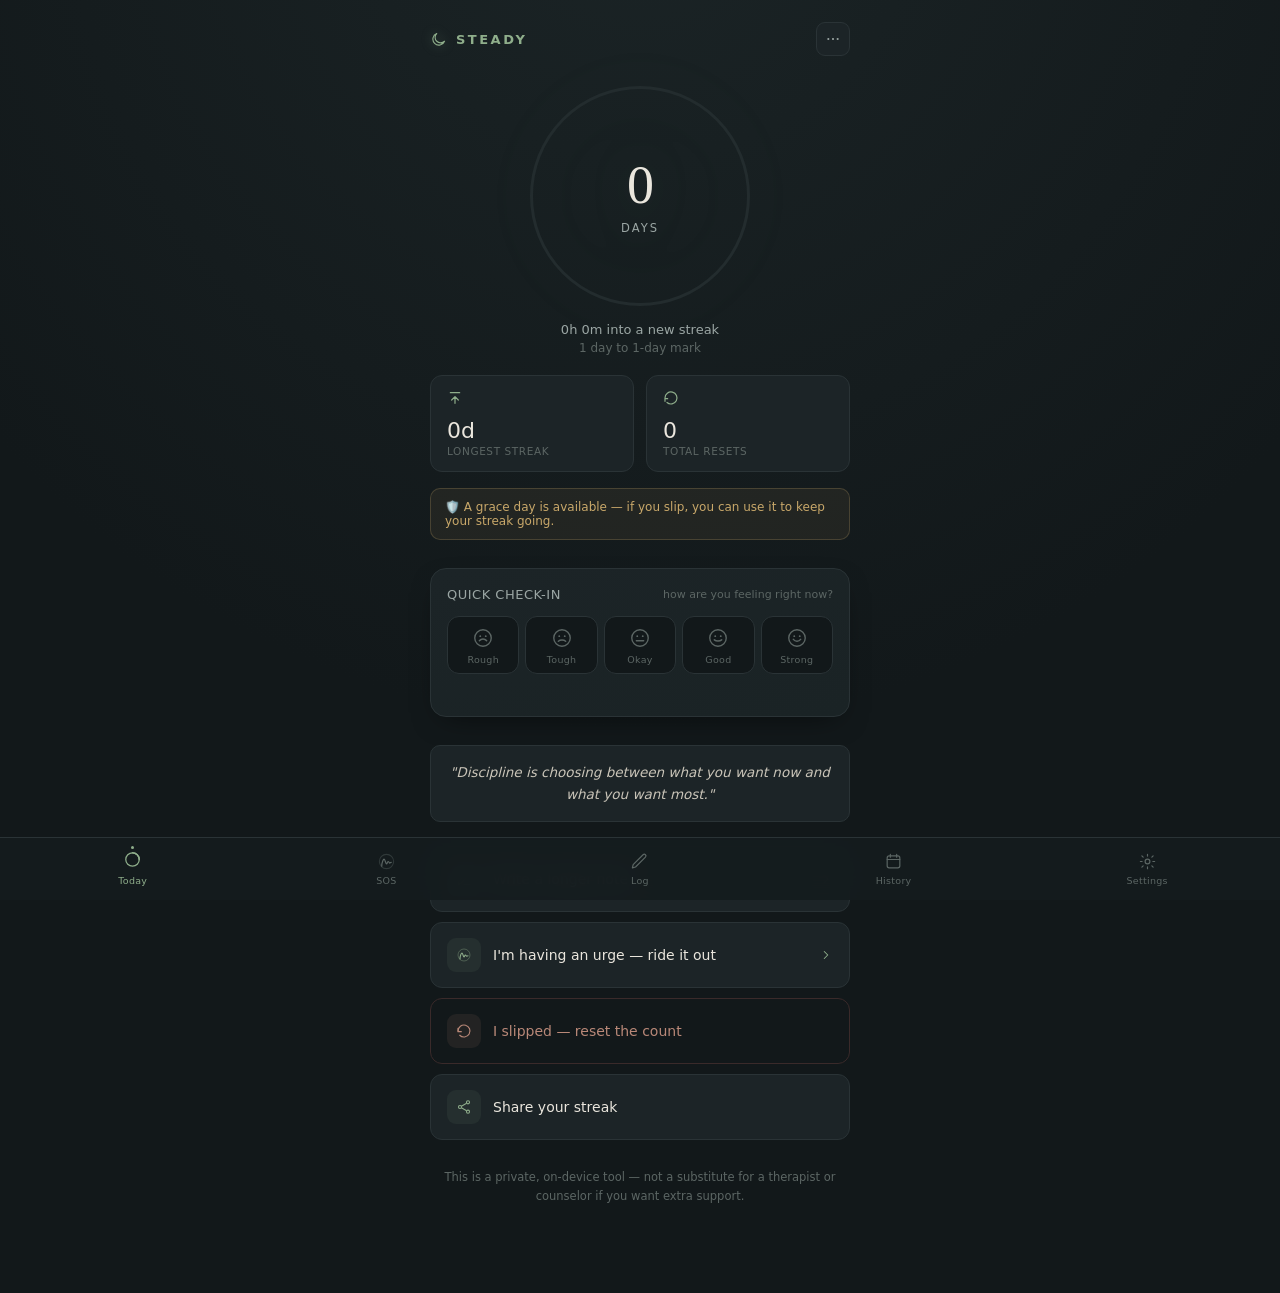
==== commit cfb6fec9: "Add files via upload" ====
--- a/index.html
+++ b/index.html
@@ -17,10 +17,12 @@
 
 <div id="lockscreen" class="lockscreen hidden">
   <div class="lock-brand">Steady</div>
-  <div class="pin-dots" id="pinDots" aria-hidden="true">
-    <span class="pin-dot"></span><span class="pin-dot"></span><span class="pin-dot"></span><span class="pin-dot"></span>
-  </div>
-  <input id="pinInput" class="pin-hidden-input" type="tel" inputmode="numeric" maxlength="6" autocomplete="off" aria-label="Enter PIN">
+  <div class="pin-input-wrap">
+    <div class="pin-dots" id="pinDots" aria-hidden="true">
+      <span class="pin-dot"></span><span class="pin-dot"></span><span class="pin-dot"></span><span class="pin-dot"></span>
+    </div>
+    <input id="pinInput" class="pin-real-input" type="tel" inputmode="numeric" maxlength="6" autocomplete="off" aria-label="Enter PIN">
+  </div>
   <div class="pin-err" id="pinErr" role="alert"></div>
 </div>
 
@@ -71,6 +73,8 @@
     </div>
   </div>
 
+  <div class="grace-status" id="graceStatus"></div>
+
   <div class="checkin-card">
     <div class="checkin-head">
       <span class="t">QUICK CHECK-IN</span>
@@ -107,6 +111,7 @@
     <p id="resetPrompt">No judgment here — a reset is just data.</p>
     <div class="tags" id="triggerTags"></div>
     <textarea id="resetNote" rows="3" placeholder="Optional note…"></textarea>
+    <div id="graceOption"></div>
     <div class="row-btns">
       <button class="btn-rust" onclick="confirmReset()">Confirm reset</button>
       <button class="btn-ghost" onclick="toggleResetPanel()">Cancel</button>
@@ -121,7 +126,7 @@
   <h2 class="page-title">Ride it out</h2>
   <p class="page-sub">Urges peak and pass, usually within a few minutes. Breathe with the circle.</p>
   <div class="sos-wrap">
-    <div class="breath-circle" id="breathCircle" role="button" tabindex="0" aria-label="Start breathing exercise" aria-pressed="false"><span id="breathLabel">tap to begin</span></div>
+    <div class="breath-circle" id="breathCircle" role="button" tabindex="0" aria-label="Start breathing exercise" aria-pressed="false"><span id="breathLabel" aria-live="polite">tap to begin</span></div>
     <div class="sos-timer" id="sosTimer">0:00 elapsed</div>
     <div class="row-btns" style="margin-top:20px;width:220px;">
       <button class="btn-primary" id="sosToggle" onclick="toggleBreathing()">Start</button>
--- a/styles.css
+++ b/styles.css
@@ -1,7 +1,7 @@
 :root{
     --bg:#12181a; --bg2:#1b2426; --card:#1c2427; --card2:#1c1615;
     --border:#2a3336; --border-warn:#3a2a2a;
-    --text:#eae6dd; --muted:#8b9694; --dim:#5c6664;
+    --text:#eae6dd; --muted:#9ba6a4; --dim:#5c6664;
     --sage:#8fae8b; --rust:#b98878; --gold:#c9a86a;
     --serif: 'Iowan Old Style','Palatino Linotype',Georgia,serif;
     --sans: 'Avenir Next','Segoe UI',system-ui,sans-serif;
@@ -112,10 +112,22 @@
   .cal-grid{display:grid;grid-template-columns:repeat(7,1fr);gap:6px;font-family:var(--sans);}
   .cal-dow{font-size:10px;color:var(--dim);text-align:center;}
   .cal-cell{aspect-ratio:1;border-radius:6px;display:flex;align-items:center;justify-content:center;font-size:11px;background:var(--card);color:var(--dim);border:1px solid transparent;}
+  .grace-status{margin-top:16px;background:#c9a86a14;border:1px solid #c9a86a3a;border-radius:10px;padding:11px 14px;font-family:var(--sans);font-size:12px;color:var(--gold);display:flex;align-items:center;gap:8px;}
+  .grace-status.unavailable{background:var(--card);border-color:var(--border);color:var(--dim);}
+
+  .grace-option{margin-top:2px;}
+  .grace-option .avail{background:#c9a86a14;border:1px solid #c9a86a55;border-radius:10px;padding:12px 14px;margin-top:4px;}
+  .grace-option .avail p{font-size:12.5px;color:var(--gold);margin:0 0 10px;line-height:1.5;}
+  .grace-option .unavail{font-size:11.5px;color:var(--dim);margin-top:8px;line-height:1.4;}
+  .btn-gold{width:100%;background:var(--gold);border:none;border-radius:8px;padding:11px 0;color:#1c1615;font-family:var(--sans);font-size:13px;font-weight:600;}
+
   .cal-cell.streak{background:#26332c;color:var(--sage);}
   .cal-cell.reset{background:var(--border-warn);color:var(--rust);}
   .cal-cell.note{border-color:#8fae8b55;}
   .cal-cell.checkin{border-color:#c9a86a88;}
+  .cal-cell.grace{background:#c9a86a33;border-color:var(--gold);color:var(--gold);}
+  .entry.grace{border:1px solid #c9a86a55;}
+  .entry.grace .kind{color:var(--gold);}
 
   .entry{background:var(--card);border-radius:10px;padding:14px;margin-bottom:8px;}
   .entry.reset{border:1px solid var(--border-warn);}
@@ -151,12 +163,13 @@
 
   .lockscreen{position:fixed;inset:0;background:var(--bg);z-index:200;display:flex;flex-direction:column;align-items:center;justify-content:center;font-family:var(--sans);}
   .lock-brand{font-size:13px;letter-spacing:2px;color:var(--sage);text-transform:uppercase;font-weight:600;}
-  .pin-dots{display:flex;gap:16px;margin-top:26px;}
+  .pin-input-wrap{position:relative;margin-top:26px;width:200px;height:44px;}
+  .pin-dots{position:absolute;inset:0;display:flex;align-items:center;justify-content:center;gap:16px;pointer-events:none;}
   .pin-dot{width:14px;height:14px;border-radius:50%;border:1.5px solid var(--border);transition:background .15s,border-color .15s,transform .15s;}
   .pin-dot.filled{background:var(--sage);border-color:var(--sage);transform:scale(1.1);}
   .pin-dot.wrong{border-color:var(--rust);animation:shake .4s;}
   @keyframes shake{0%,100%{transform:translateX(0);}25%{transform:translateX(-6px);}75%{transform:translateX(6px);}}
-  .pin-hidden-input{position:absolute;opacity:0;width:1px;height:1px;pointer-events:none;}
+  .pin-real-input{position:absolute;inset:0;width:100%;height:100%;opacity:0;border:0;background:transparent;font-size:16px;color:transparent;caret-color:transparent;text-align:center;}
   .pin-err{color:var(--rust);font-size:12px;margin-top:14px;height:14px;}
 
   /* Custom modal (replaces prompt/confirm) */
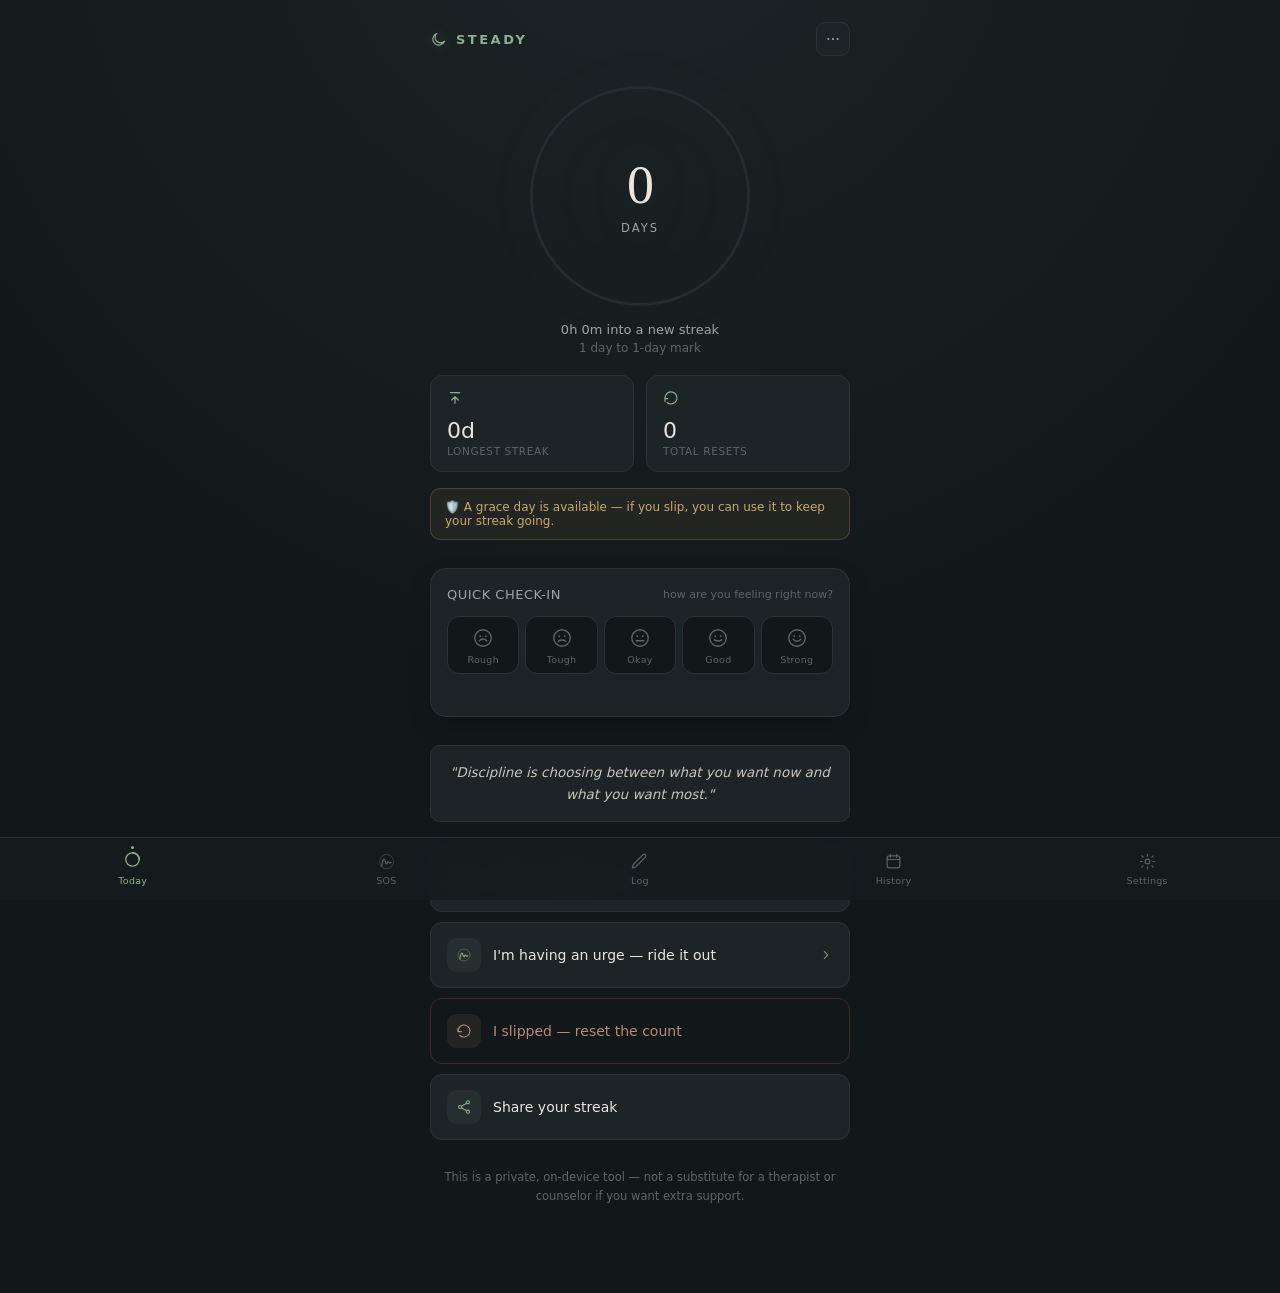
==== commit b9fe2158: "Add files via upload" ====
--- a/index.html
+++ b/index.html
@@ -8,6 +8,7 @@
 <meta name="apple-mobile-web-app-capable" content="yes">
 <meta name="apple-mobile-web-app-status-bar-style" content="black-translucent">
 <title>Steady</title>
+<meta name="description" content="Steady — a private streak tracker and journal for breaking a habit, one day at a time.">
 <link rel="manifest" href="manifest.json">
 <link rel="icon" href="icons/icon-192.png">
 <link rel="apple-touch-icon" href="icons/icon-192.png">
--- a/styles.css
+++ b/styles.css
@@ -126,6 +126,7 @@
   .cal-cell.note{border-color:#8fae8b55;}
   .cal-cell.checkin{border-color:#c9a86a88;}
   .cal-cell.grace{background:#c9a86a33;border-color:var(--gold);color:var(--gold);}
+  .cal-cell.today{box-shadow:0 0 0 1.5px var(--text) inset;font-weight:700;}
   .entry.grace{border:1px solid #c9a86a55;}
   .entry.grace .kind{color:var(--gold);}
 
@@ -182,7 +183,8 @@
   .modal-box input.pin-set-input{width:100%;background:var(--bg);border:1px solid var(--border);border-radius:10px;color:var(--text);font-size:20px;letter-spacing:8px;text-align:center;padding:12px;margin-bottom:14px;}
   .modal-row{display:flex;gap:10px;}
 
-  .toast{position:fixed;top:max(20px,env(safe-area-inset-top));left:50%;transform:translateX(-50%);background:var(--sage);color:#12181a;padding:13px 22px;border-radius:12px;font-family:var(--sans);font-size:13px;font-weight:600;z-index:300;animation:toastIn .45s cubic-bezier(.34,1.56,.64,1);box-shadow:0 12px 30px -8px #000a;display:flex;align-items:center;gap:8px;}
+  .toast{position:fixed;top:max(20px,env(safe-area-inset-top));left:50%;transform:translateX(-50%);background:var(--sage);color:#12181a;padding:13px 22px;border-radius:12px;font-family:var(--sans);font-size:13px;font-weight:600;z-index:300;animation:toastIn .45s cubic-bezier(.34,1.56,.64,1);box-shadow:0 12px 30px -8px #000a;display:none;align-items:center;gap:14px;}
+  .toast-action{background:none;border:none;border-bottom:1.5px solid #12181a;color:#12181a;font-family:var(--sans);font-size:12.5px;font-weight:700;padding:2px 0;flex-shrink:0;}
   @keyframes toastIn{from{opacity:0;transform:translate(-50%,-14px) scale(.92);}to{opacity:1;transform:translate(-50%,0) scale(1);}}
   @keyframes fadeUp{from{opacity:0;transform:translate(-50%,6px);}to{opacity:1;transform:translate(-50%,0);}}
 
